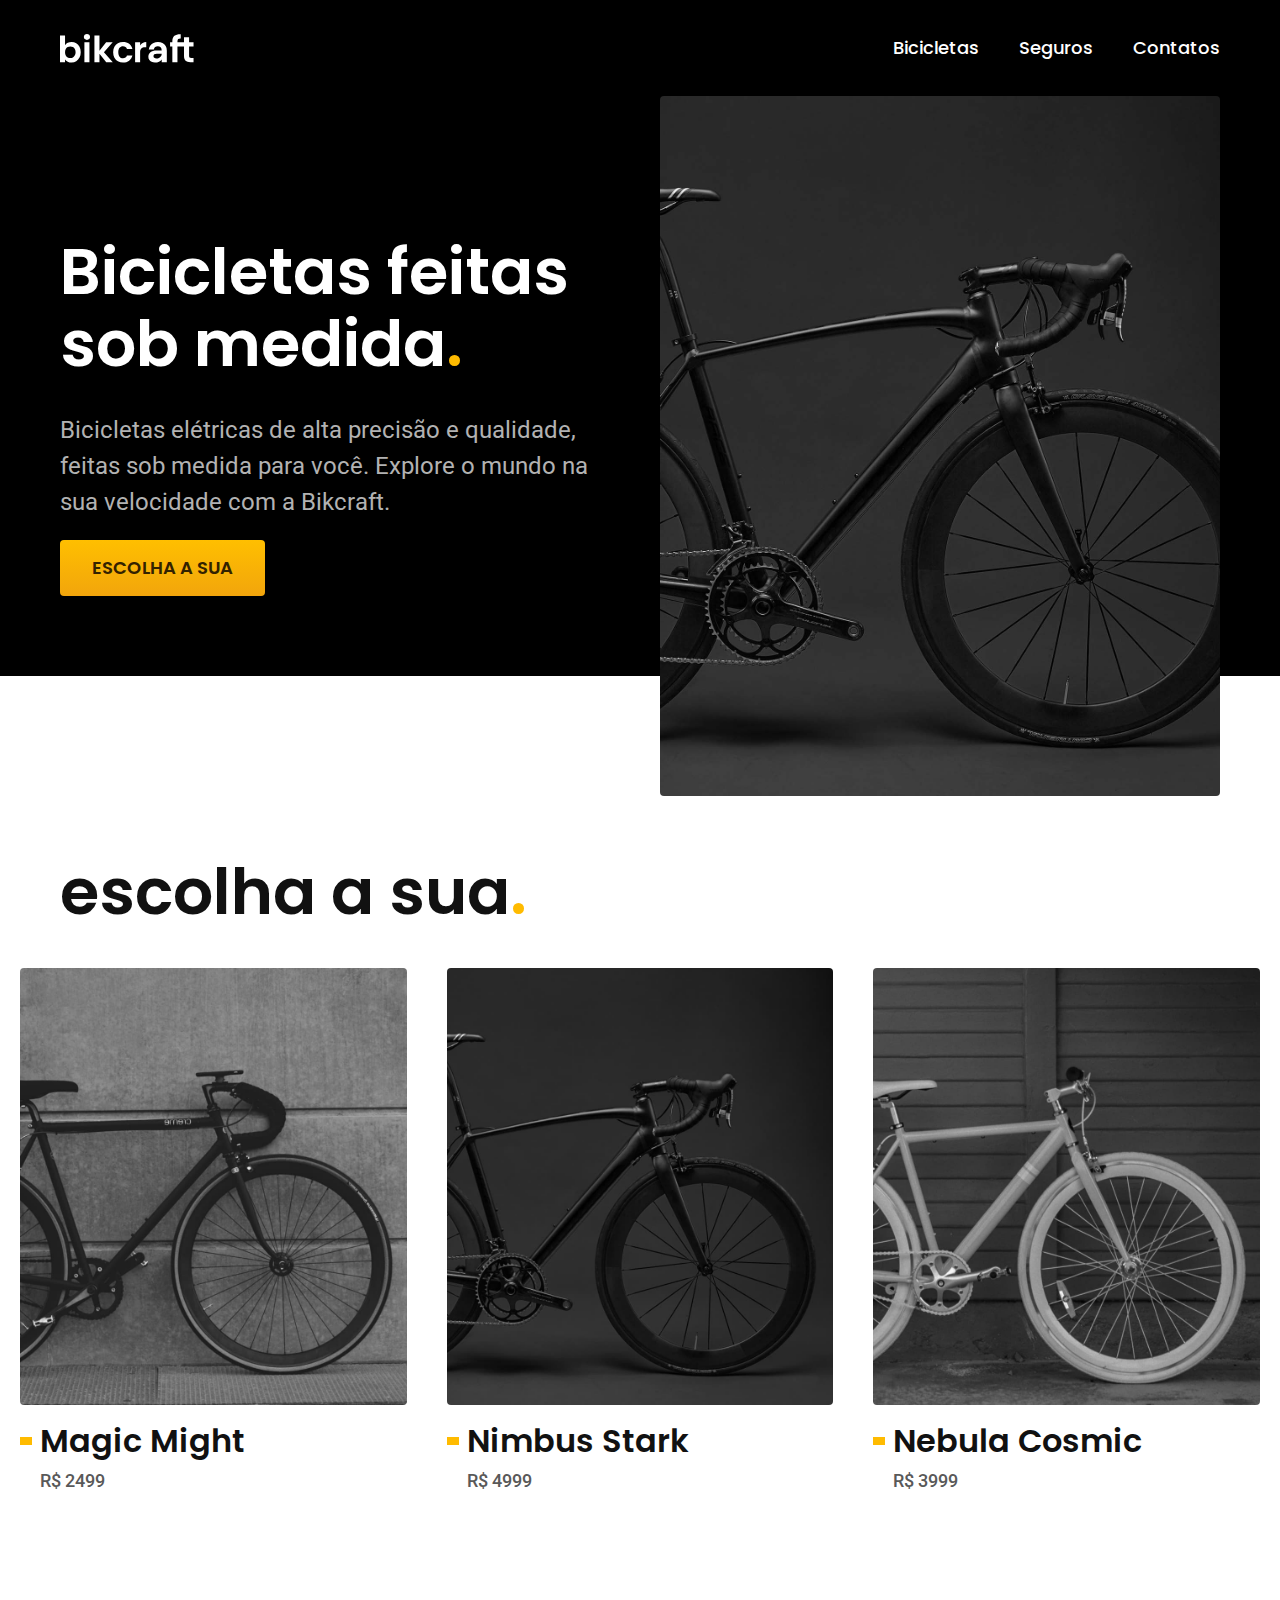
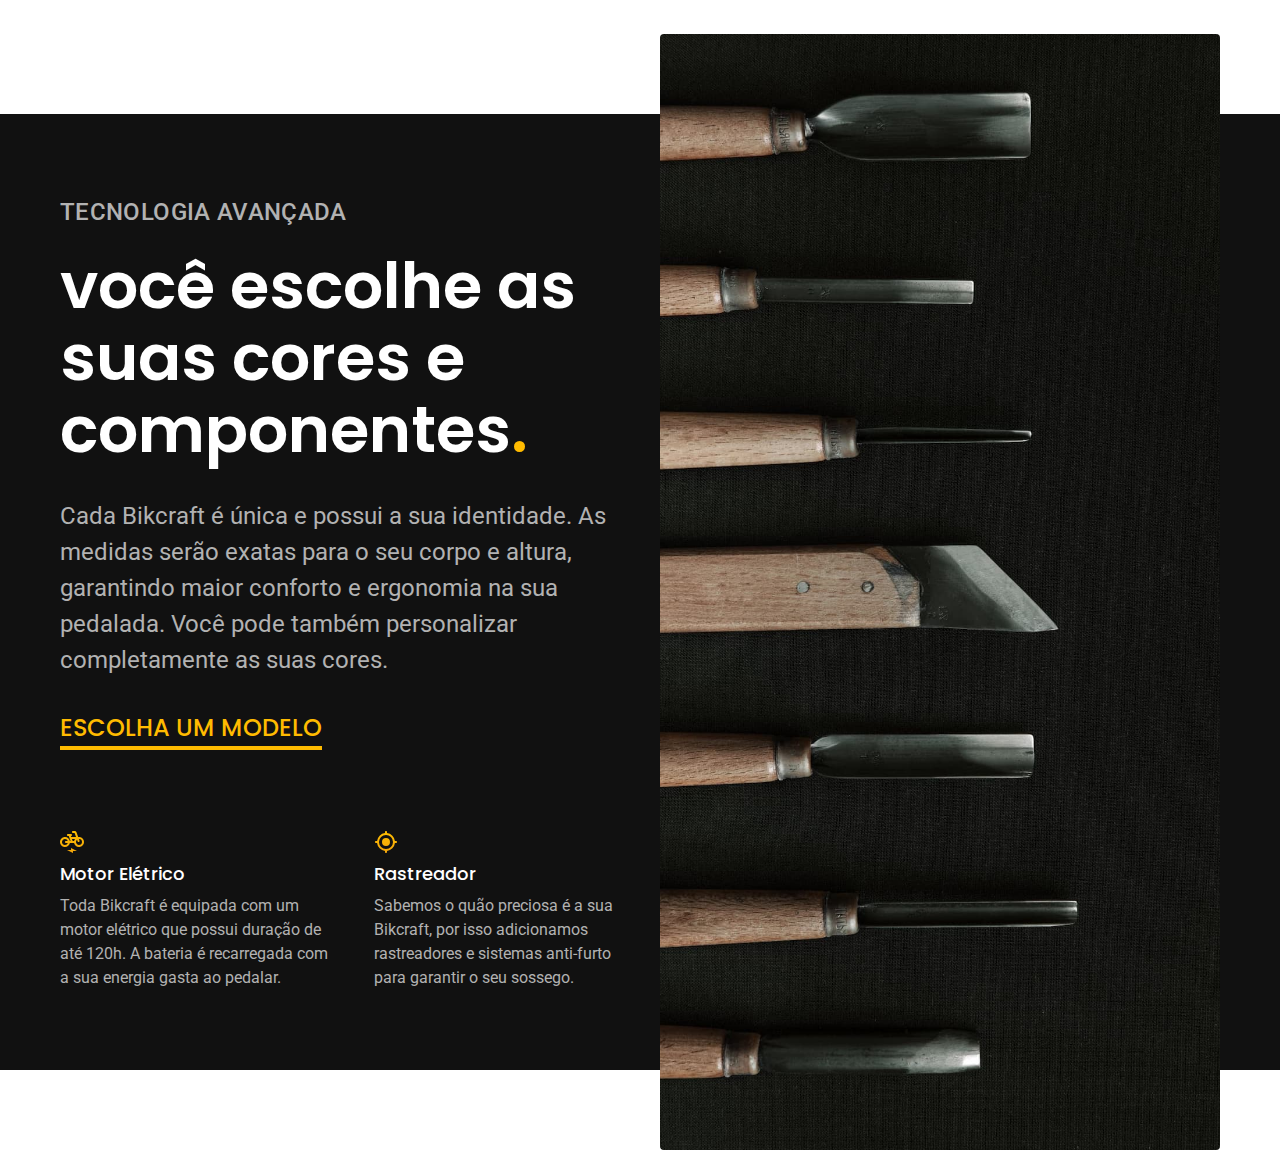
==== index.html @ 604aa8c0 "tecnologias" ====
<!DOCTYPE html>
<html lang="pt-BR">
  <head>
    <meta charset="UTF-8" />
    <meta http-equiv="X-UA-Compatible" content="IE=edge" />
    <meta name="viewport" content="width=device-width, initial-scale=1.0" />
    <title>Bikcraft - Bicicletas Elétricas</title>
    <meta
      name="description"
      content="Bicicletas elétricas de alta precisão e qualidade,  feitas sob medida para o cliente. Explore o mundo na sua velocidade com a Bikcraft."
    />
    <link rel="icon" href="favicon.svg" type="image/svg+xml" />

    <link href="./css/style.css" rel="preload" as="style" />
    <link href="./css/style.css" rel="stylesheet" />

    <link rel="preconnect" href="https://fonts.googleapis.com" />
    <link rel="preconnect" href="https://fonts.gstatic.com" crossorigin />
    <link
      href="https://fonts.googleapis.com/css2?family=Merriweather:ital,wght@1,900&family=Poppins:wght@500;600&family=Roboto:wght@400;500&display=swap"
      rel="stylesheet"
    />
  </head>
  <body>
    <header class="header-bg">
      <div class="header container">
        <a href="./"
          ><img src="./img/bikcraft.svg" alt="Bikcraft" width="136" height="32"
        /></a>
        <nav aria-label="primaria">
          <ul class="header-menu font-1-m cor-0">
            <li><a href="./bicicletas.html">Bicicletas</a></li>
            <li><a href="./seguros.html">Seguros</a></li>
            <li><a href="./contatos.html">Contatos</a></li>
          </ul>
        </nav>
      </div>
    </header>

    <main class="introducao-bg">
      <div class="introducao container">
        <div class="introducao-conteudo">
          <h1 class="font-1-xxl cor-0">
            Bicicletas feitas sob medida<span class="cor-p1">.</span>
          </h1>
          <p class="font-2-l cor-5">
            Bicicletas elétricas de alta precisão e qualidade, feitas sob medida
            para você. Explore o mundo na sua velocidade com a Bikcraft.
          </p>
          <a class="botao" href="./bicicletas.html">Escolha a sua</a>
        </div>
        <div>
          <img
            src="./img/fotos/introducao.jpg"
            alt="Bicicleta elétrica preta."
          />
        </div>
      </div>
    </main>

    <article class="bicicletas-lista">
      <h2 class="container font-1-xxl">
        escolha a sua<span class="cor-p1">.</span>
      </h2>

      <ul>
        <li>
          <a href="./bicicletas/magic.html">
            <img src="./img/bicicletas/magic-home.jpg" alt="Bicicleta preta" />
            <h3 class="font-1-xl">Magic Might</h3>
            <span class="font-2-m cor-8">R$ 2499</span>
          </a>
        </li>

        <li>
          <a href="./bicicletas/nimbus.html">
            <img src="./img/bicicletas/nimbus-home.jpg" alt="Bicicleta cinza" />
            <h3 class="font-1-xl">Nimbus Stark</h3>
            <span class="font-2-m cor-8">R$ 4999</span>
          </a>
        </li>

        <li>
          <a href="./bicicletas/nebula.html">
            <img
              src="./img/bicicletas/nebula-home.jpg"
              alt="Bicicleta branca"
            />
            <h3 class="font-1-xl">Nebula Cosmic</h3>
            <span class="font-2-m cor-8">R$ 3999</span>
          </a>
        </li>
      </ul>
    </article>

    <article class="tecnologia-bg">
      <div class="tecnologia container">
        <div class="tecnologia-conteudo">
          <span class="font-2-l-b cor-5">Tecnologia Avançada</span>
          <h2 class="font-1-xxl cor-0">
            você escolhe as suas cores e componentes<span class="cor-p1"
              >.</span
            >
          </h2>
          <p class="font-2-l cor-5">
            Cada Bikcraft é única e possui a sua identidade. As medidas serão
            exatas para o seu corpo e altura, garantindo maior conforto e
            ergonomia na sua pedalada. Você pode também personalizar
            completamente as suas cores.
          </p>
          <a class="link" href="./bicicletas.html">Escolha um modelo</a>
          <div class="tecnologia-vantagens">
            <div>
              <img src="./img/icones/eletrica.svg" alt="Icon Elétrica" />
              <h3 class="font-1-m cor-0">Motor Elétrico</h3>
              <p class="font-2-s cor-5">
                Toda Bikcraft é equipada com um motor elétrico que possui
                duração de até 120h. A bateria é recarregada com a sua energia
                gasta ao pedalar.
              </p>
            </div>
            <div>
              <img src="./img/icones/rastreador.svg" alt="Icon Rastreador" />
              <h3 class="font-1-m cor-0">Rastreador</h3>
              <p class="font-2-s cor-5">
                Sabemos o quão preciosa é a sua Bikcraft, por isso adicionamos
                rastreadores e sistemas anti-furto para garantir o seu sossego.
              </p>
            </div>
          </div>
        </div>
        <div class="tecnologia-imagem">
          <img src="img/fotos/tecnologia.jpg" alt="Instrumentos" />
        </div>
      </div>
    </article>
  </body>
</html>
---- css/style.css ----
@import "./global/global.css";
@import "./utilidades/tipografia.css";
@import "./utilidades/cores.css";

@import "./global/header.css";

/* Utilidade */
@import "./utilidades/componentes.css";

/* Home */
@import "./home/introducao.css";
@import "./home/tecnologia.css";

/* Bicicletas */
@import "./bicicletas/bicicletas-lista.css";
---- css/style.css ----
@import "./global/global.css";
@import "./utilidades/tipografia.css";
@import "./utilidades/cores.css";

@import "./global/header.css";

/* Utilidade */
@import "./utilidades/componentes.css";

/* Home */
@import "./home/introducao.css";
@import "./home/tecnologia.css";

/* Bicicletas */
@import "./bicicletas/bicicletas-lista.css";
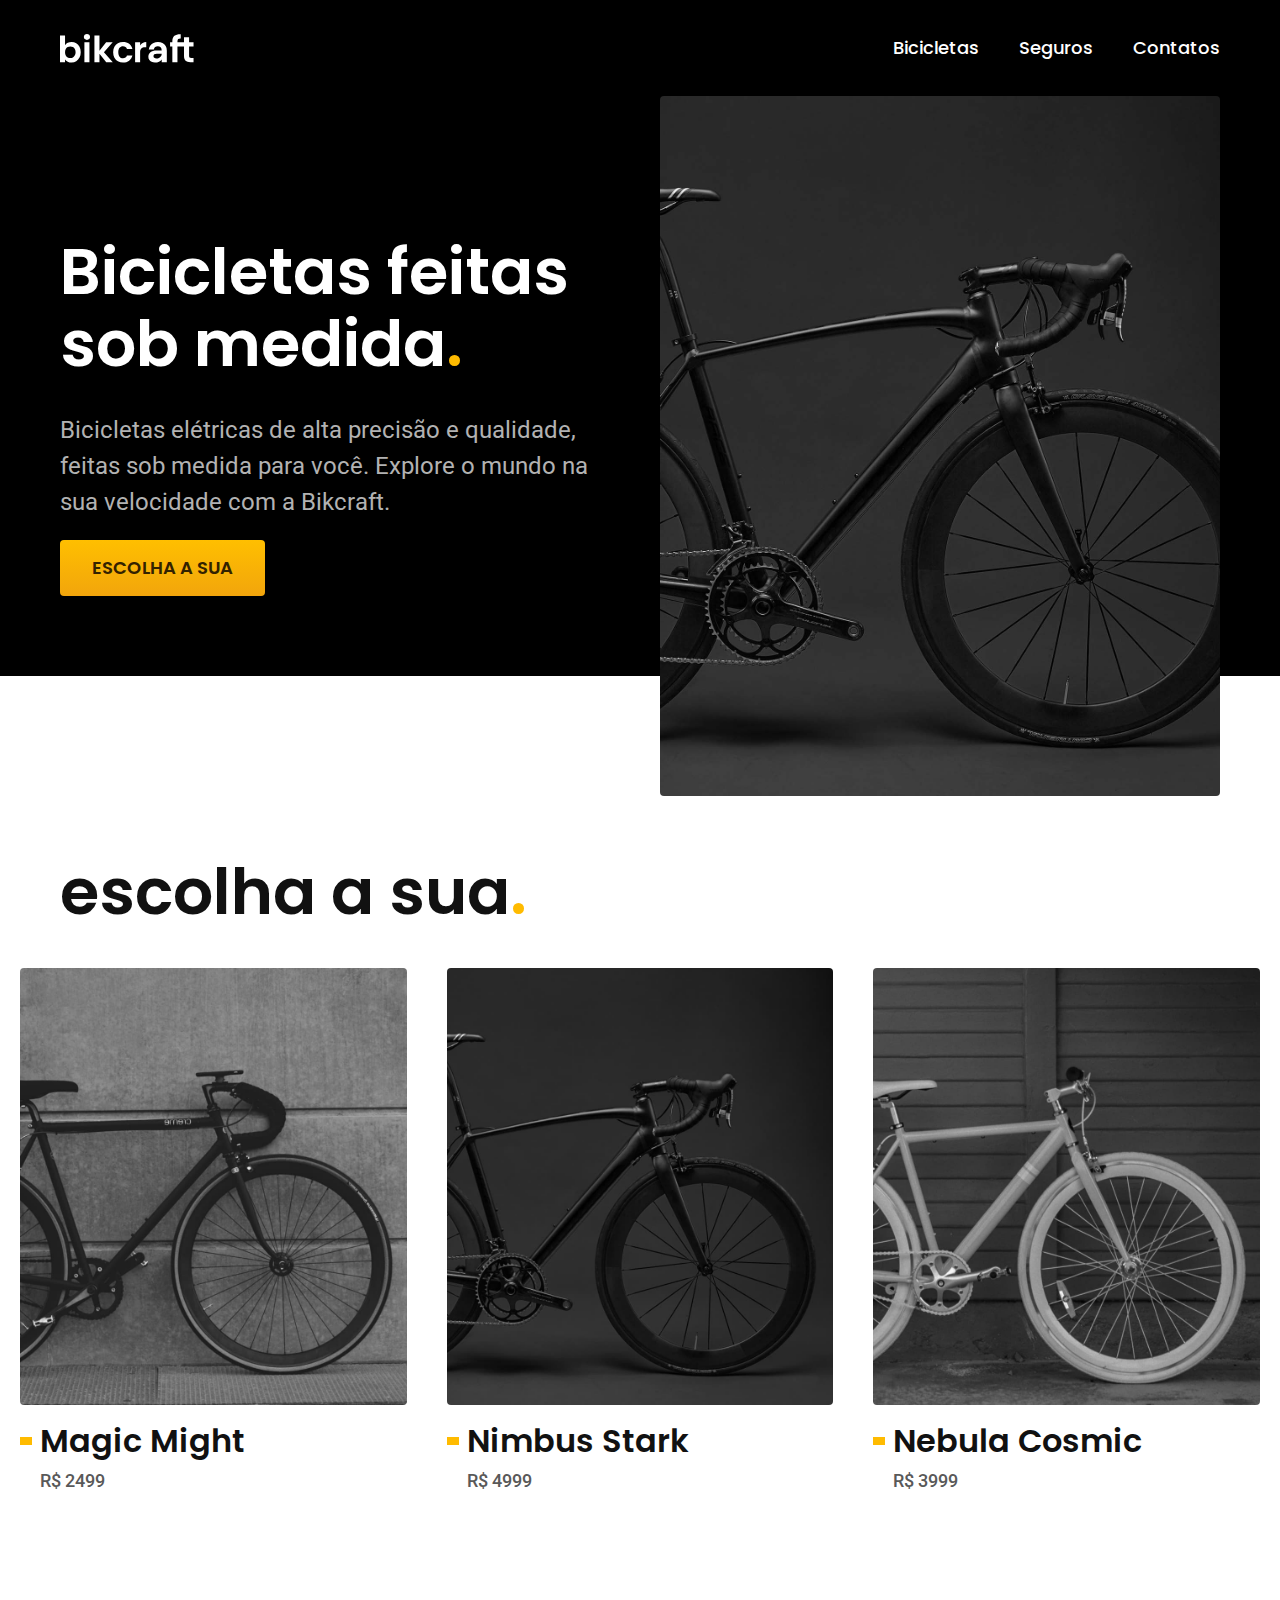
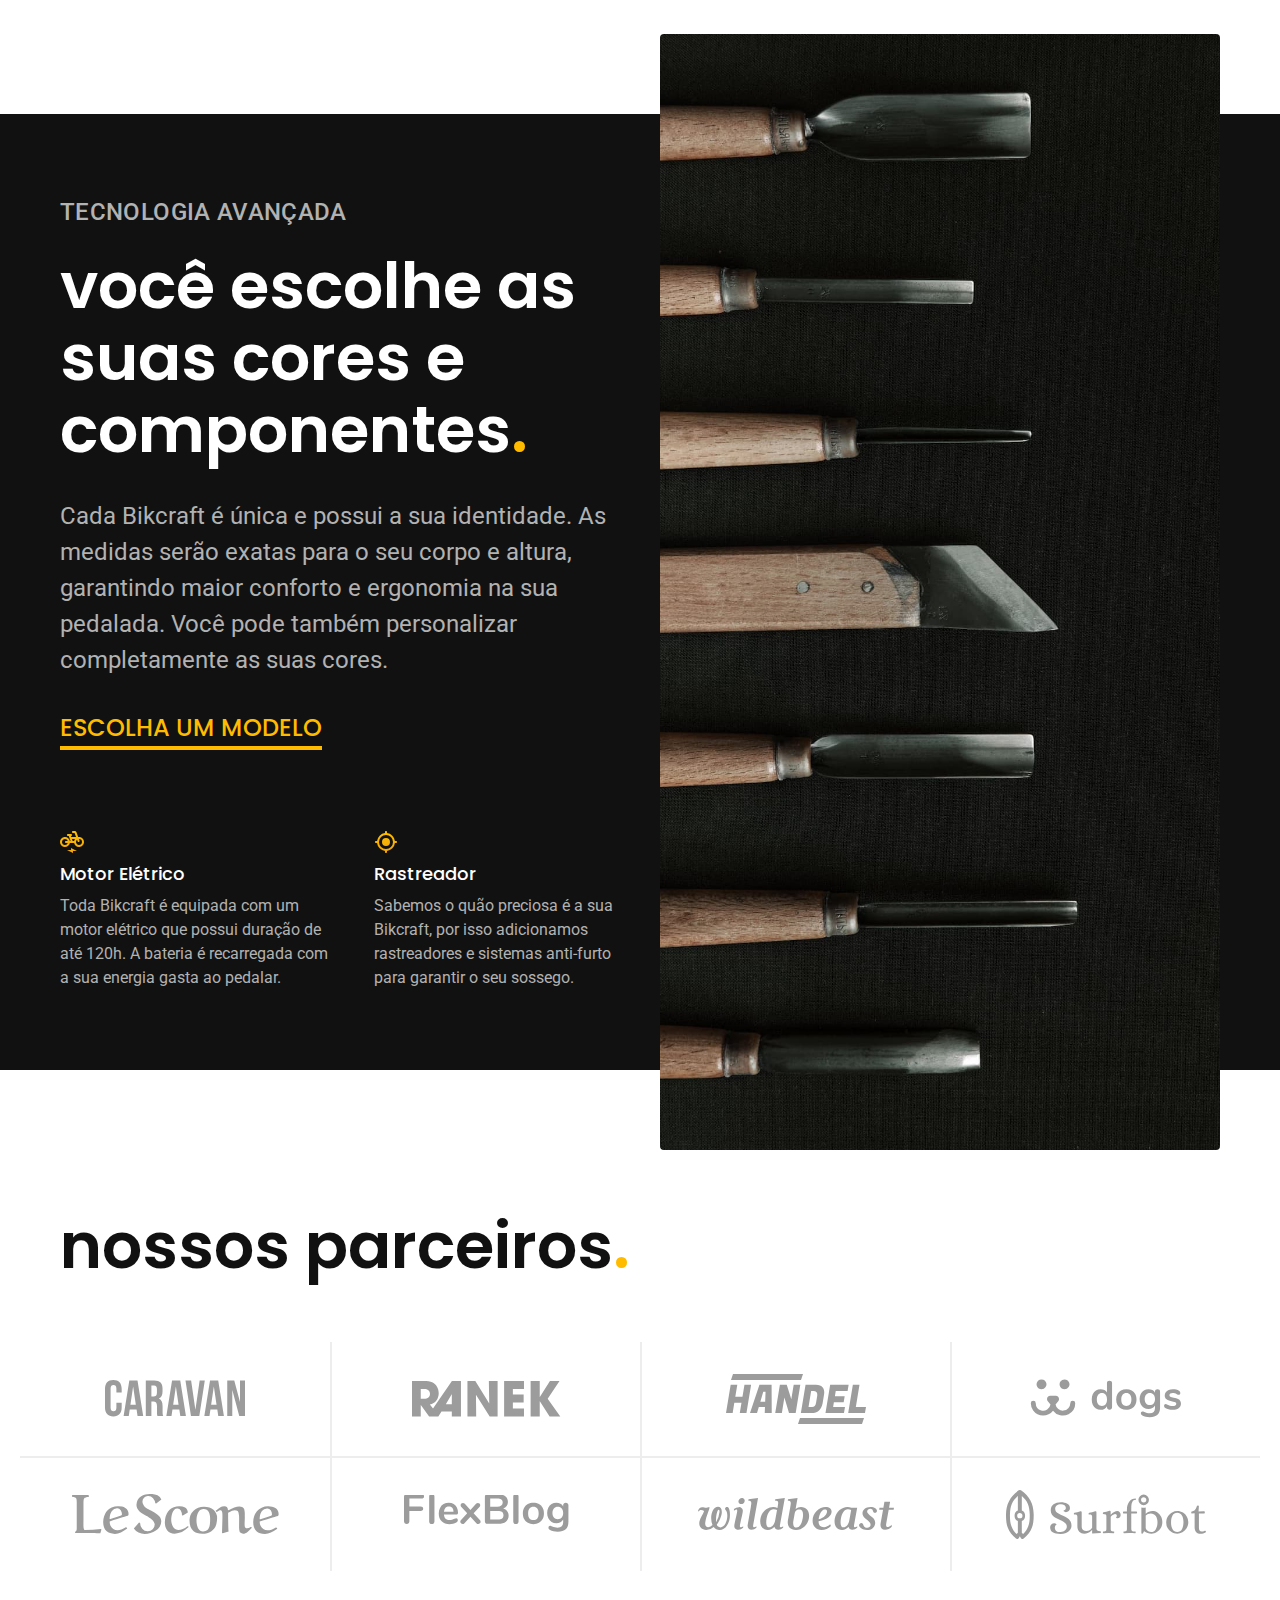
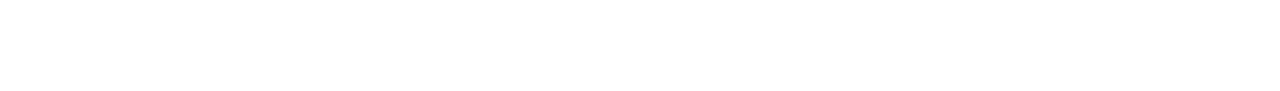
==== commit 3a92d3e9: "parceiros" ====
--- a/index.html
+++ b/index.html
@@ -134,5 +134,79 @@
         </div>
       </div>
     </article>
+
+    <section class="parceiros" aria-label="Nossos Parceiros">
+      <h2 class="container font-1-xxl">
+        nossos parceiros<span class="cor-p1">.</span>
+      </h2>
+      <ul>
+        <li>
+          <img
+            src="./img/parceiros/caravan.svg"
+            alt="Caravan"
+            width="140"
+            height="38"
+          />
+        </li>
+        <li>
+          <img
+            src="./img/parceiros/ranek.svg"
+            alt="Ranek"
+            width="149"
+            height="36"
+          />
+        </li>
+        <li>
+          <img
+            src="./img/parceiros/handel.svg"
+            alt="Handel"
+            width="140"
+            height="50"
+          />
+        </li>
+        <li>
+          <img
+            src="./img/parceiros/dogs.svg"
+            alt="Dogs"
+            width="152"
+            height="39"
+          />
+        </li>
+        <li>
+          <img
+            src="./img/parceiros/lescone.svg"
+            alt="LeScone"
+            width="208"
+            height="41"
+          />
+        </li>
+        <li>
+          <img
+            src="./img/parceiros/flexblog.svg"
+            alt="FlexBlog"
+            width="165"
+            height="38"
+          />
+        </li>
+        <li>
+          <img
+            src="./img/parceiros/wildbeast.svg"
+            alt="Wildbeast"
+            width="196"
+            height="34"
+          />
+        </li>
+        <li>
+          <img
+            src="./img/parceiros/surfbot.svg"
+            alt="Surfbot"
+            width="200"
+            height="49"
+          />
+        </li>
+      </ul>
+    </section>
+
+    
   </body>
 </html>
--- a/css/style.css
+++ b/css/style.css
@@ -10,6 +10,7 @@
 /* Home */
 @import "./home/introducao.css";
 @import "./home/tecnologia.css";
+@import "./home/parceiros.css";
 
 /* Bicicletas */
 @import "./bicicletas/bicicletas-lista.css";
--- a/css/style.css
+++ b/css/style.css
@@ -10,6 +10,7 @@
 /* Home */
 @import "./home/introducao.css";
 @import "./home/tecnologia.css";
+@import "./home/parceiros.css";
 
 /* Bicicletas */
 @import "./bicicletas/bicicletas-lista.css";
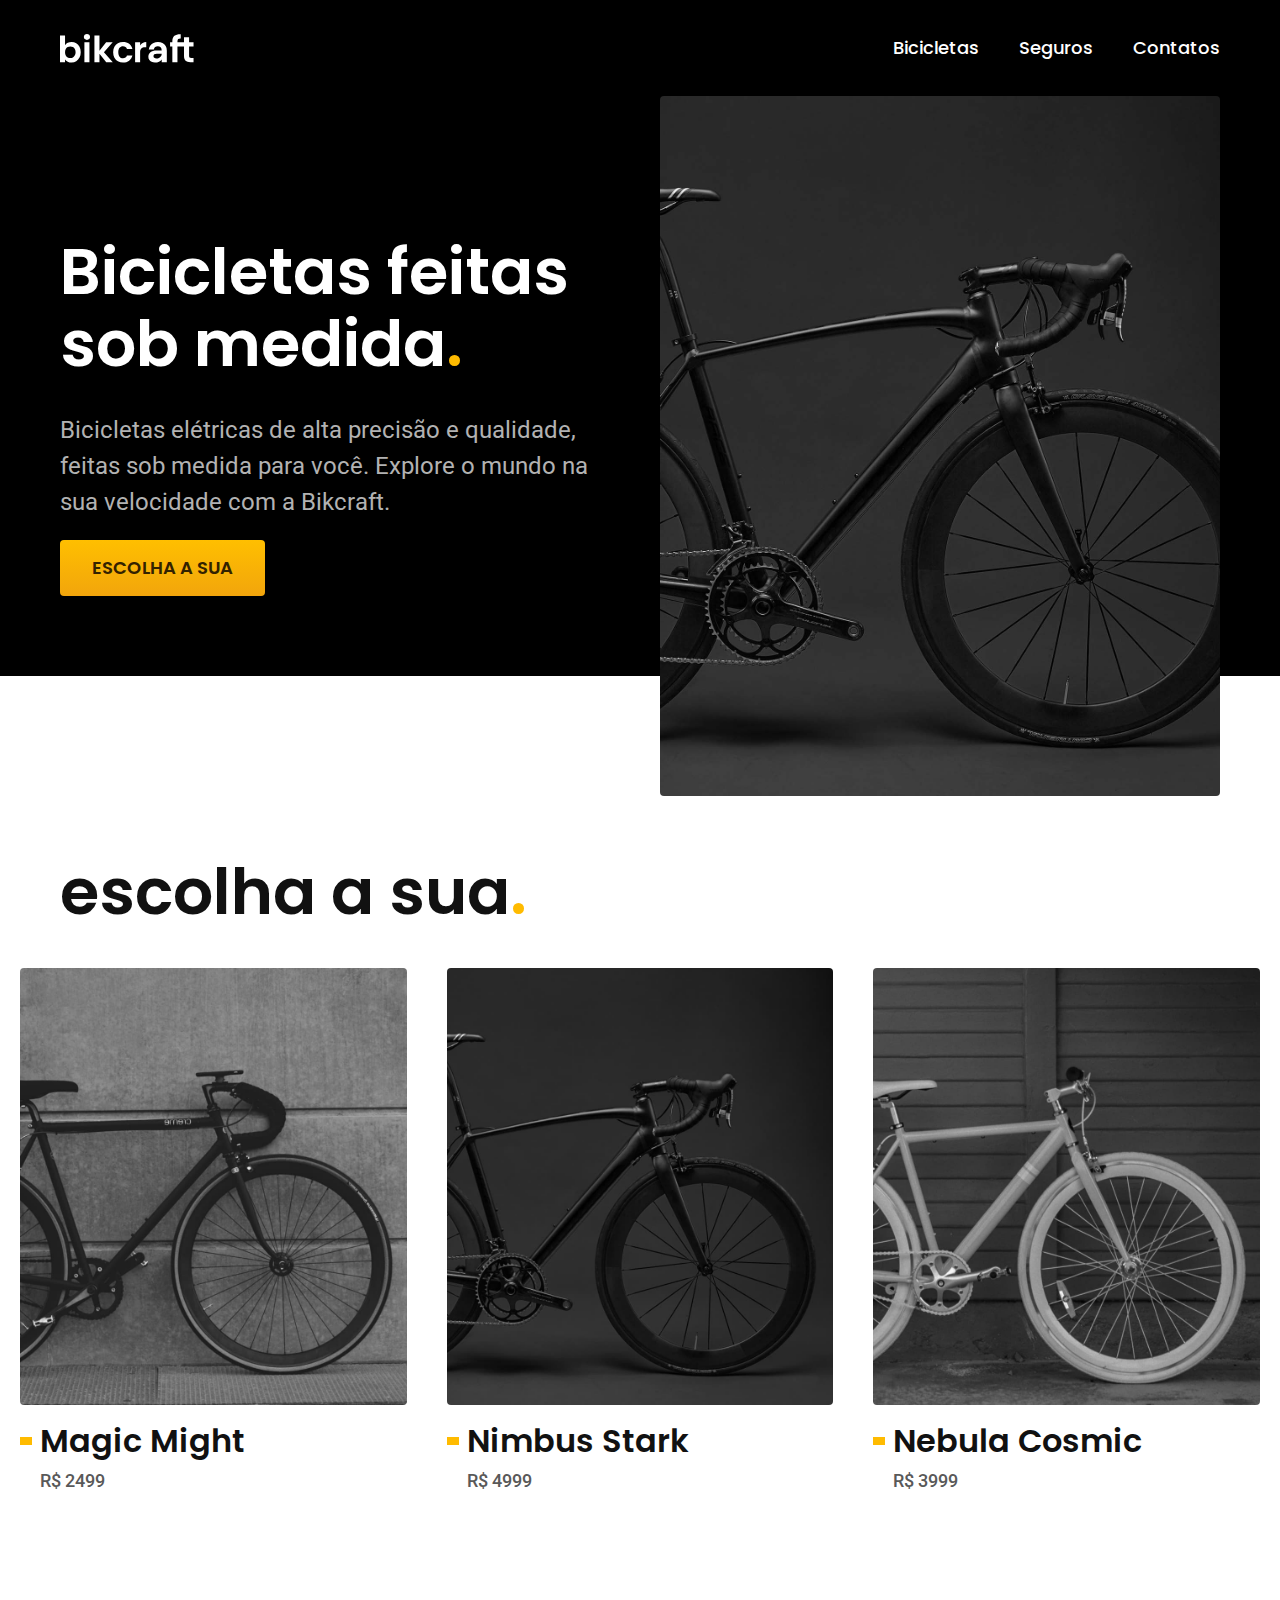
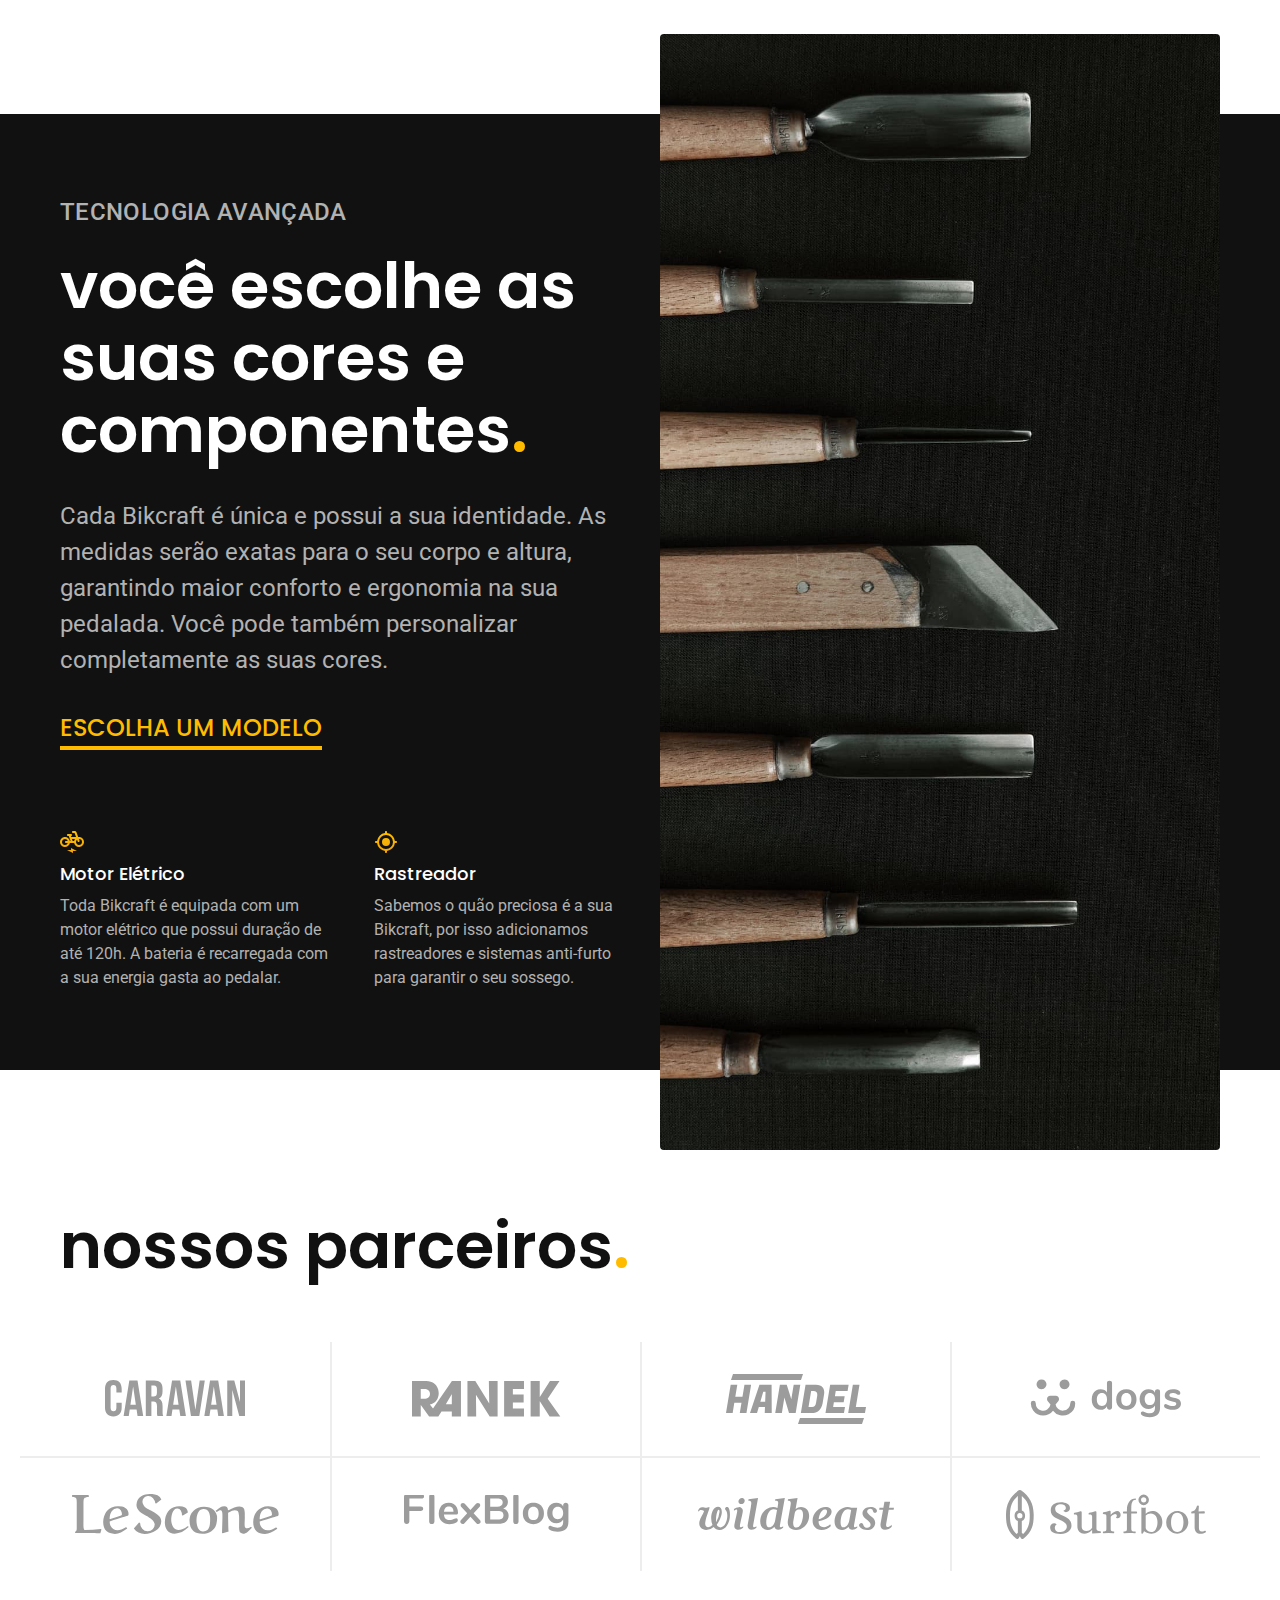
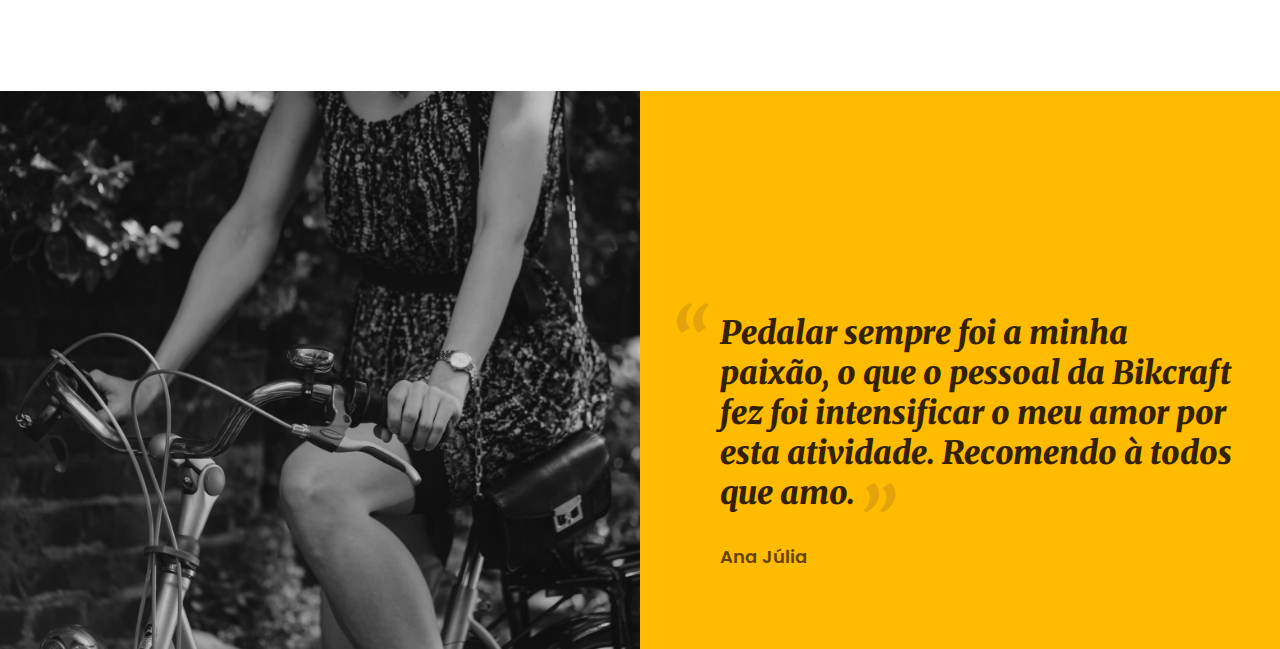
==== commit 1d8c0db5: "depoimento" ====
--- a/index.html
+++ b/index.html
@@ -207,6 +207,23 @@
       </ul>
     </section>
 
-    
+    <section class="depoimento" aria-label="Depoimento">
+      <div>
+        <img
+          src="./img/fotos/depoimento.jpg"
+          alt="Pessoa pedalando uma bicileta Bikcraft"
+        />
+      </div>
+      <div class="depoimento-conteudo">
+        <blockquote class="font-1-xl cor-p5">
+          <p>
+            Pedalar sempre foi a minha paixão, o que o pessoal da Bikcraft fez
+            foi intensificar o meu amor por esta atividade. Recomendo à todos
+            que amo.
+          </p>
+        </blockquote>
+        <span class="font-1-m-b cor-p4">Ana Júlia</span>
+      </div>
+    </section>
   </body>
 </html>
--- a/css/style.css
+++ b/css/style.css
@@ -11,6 +11,7 @@
 @import "./home/introducao.css";
 @import "./home/tecnologia.css";
 @import "./home/parceiros.css";
+@import "./home/depoimento.css";
 
 /* Bicicletas */
 @import "./bicicletas/bicicletas-lista.css";
--- a/css/style.css
+++ b/css/style.css
@@ -11,6 +11,7 @@
 @import "./home/introducao.css";
 @import "./home/tecnologia.css";
 @import "./home/parceiros.css";
+@import "./home/depoimento.css";
 
 /* Bicicletas */
 @import "./bicicletas/bicicletas-lista.css";
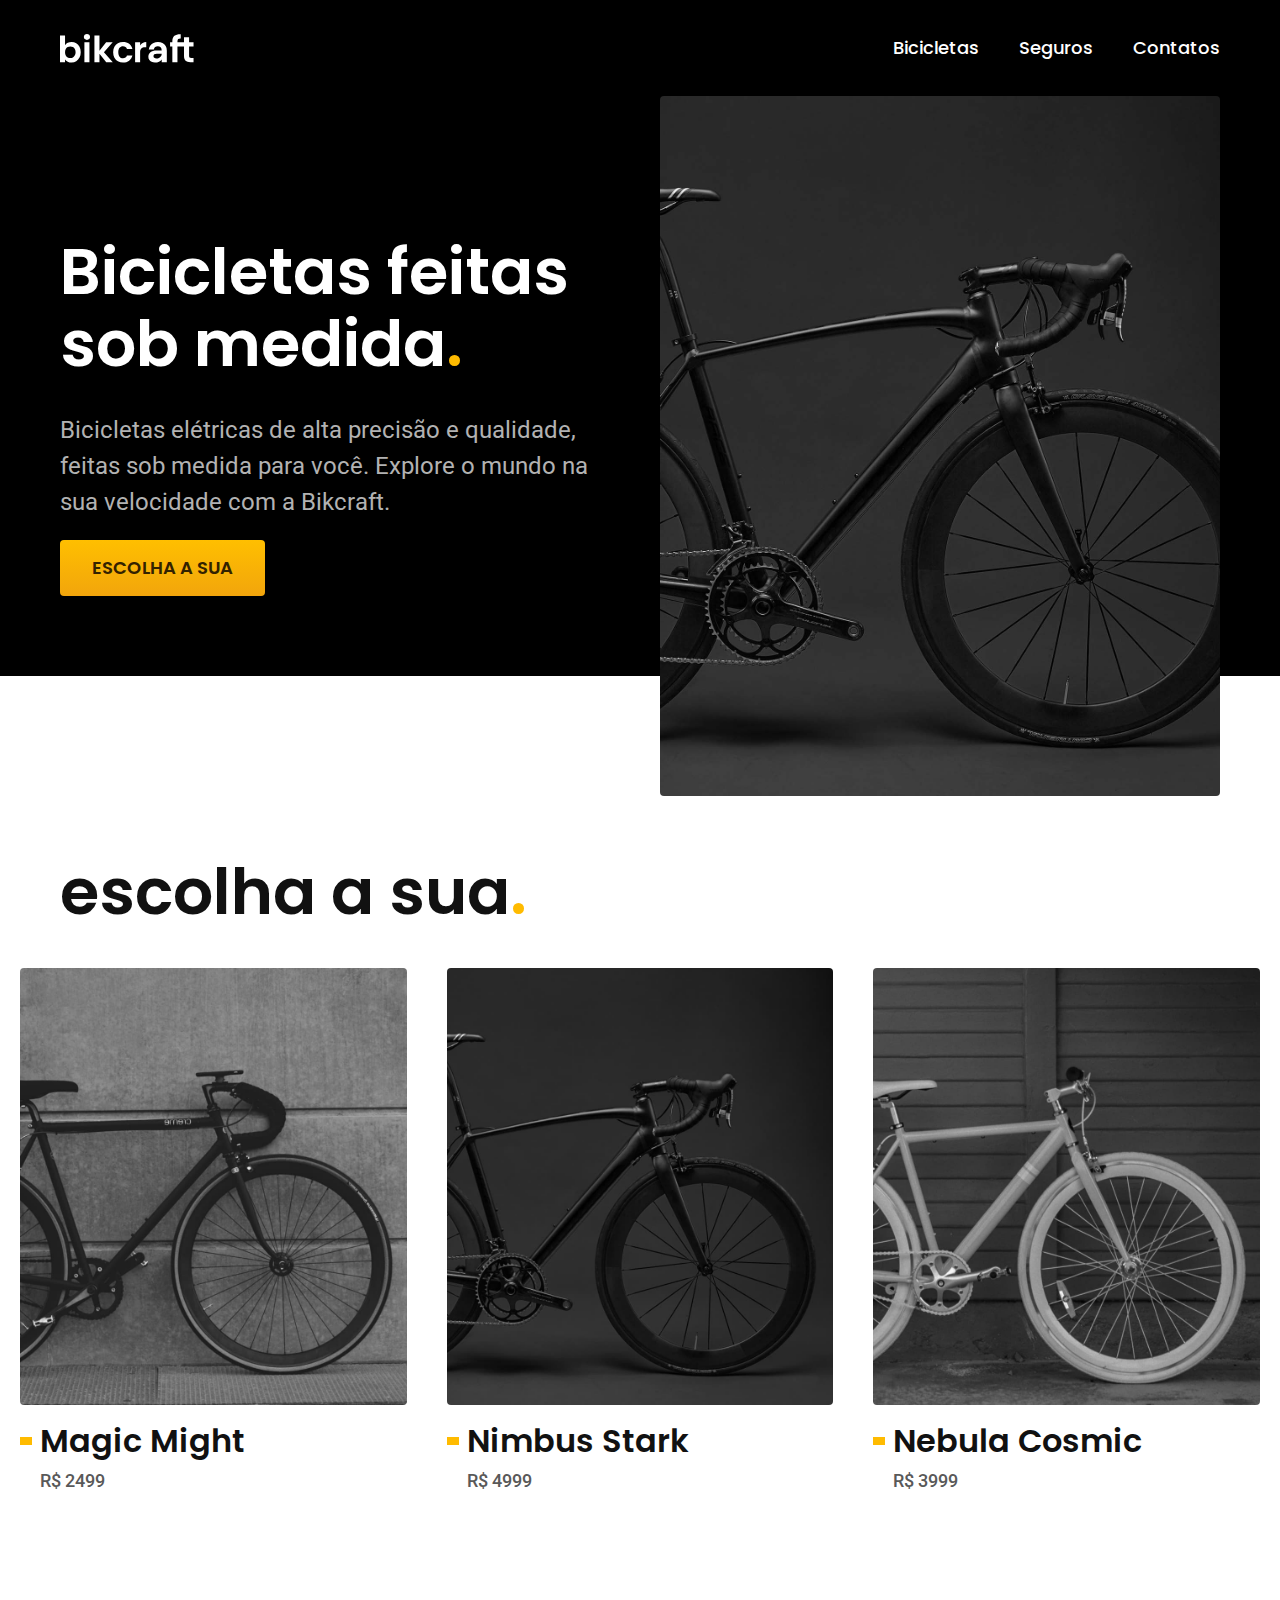
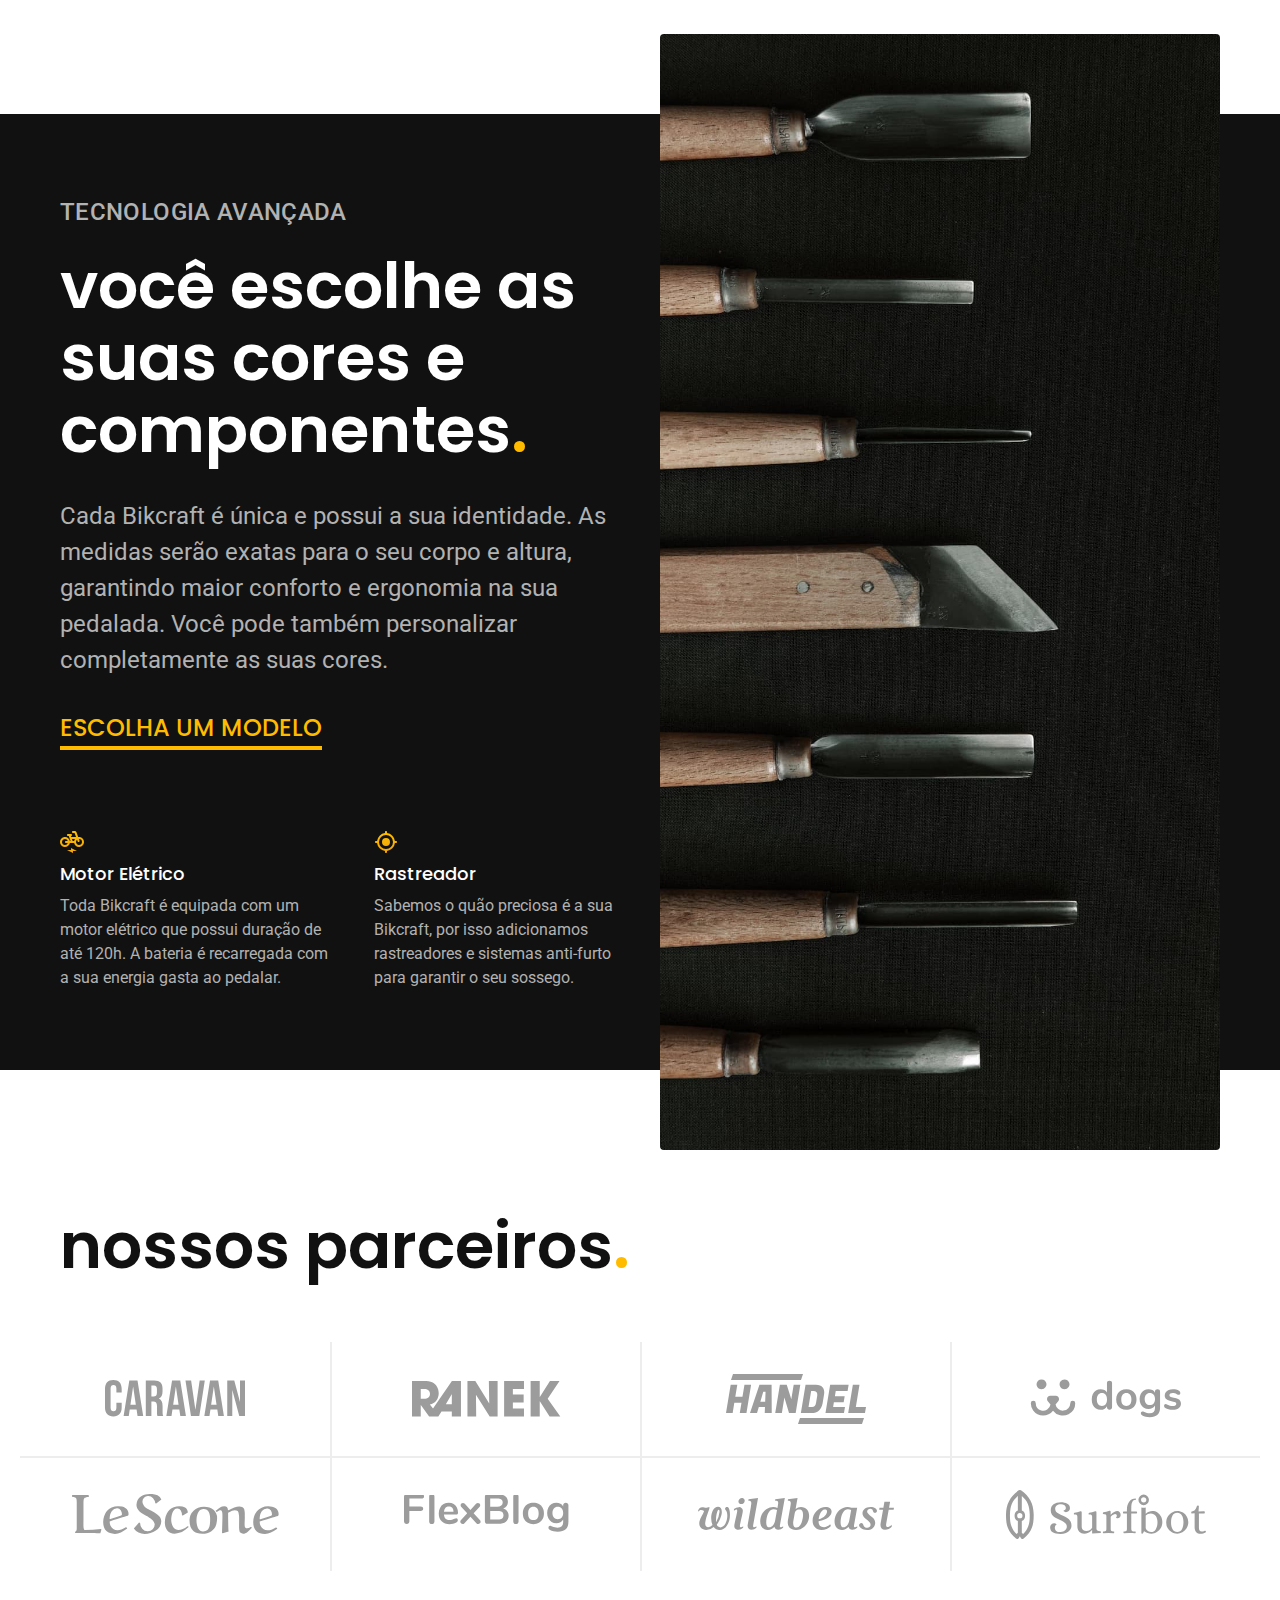
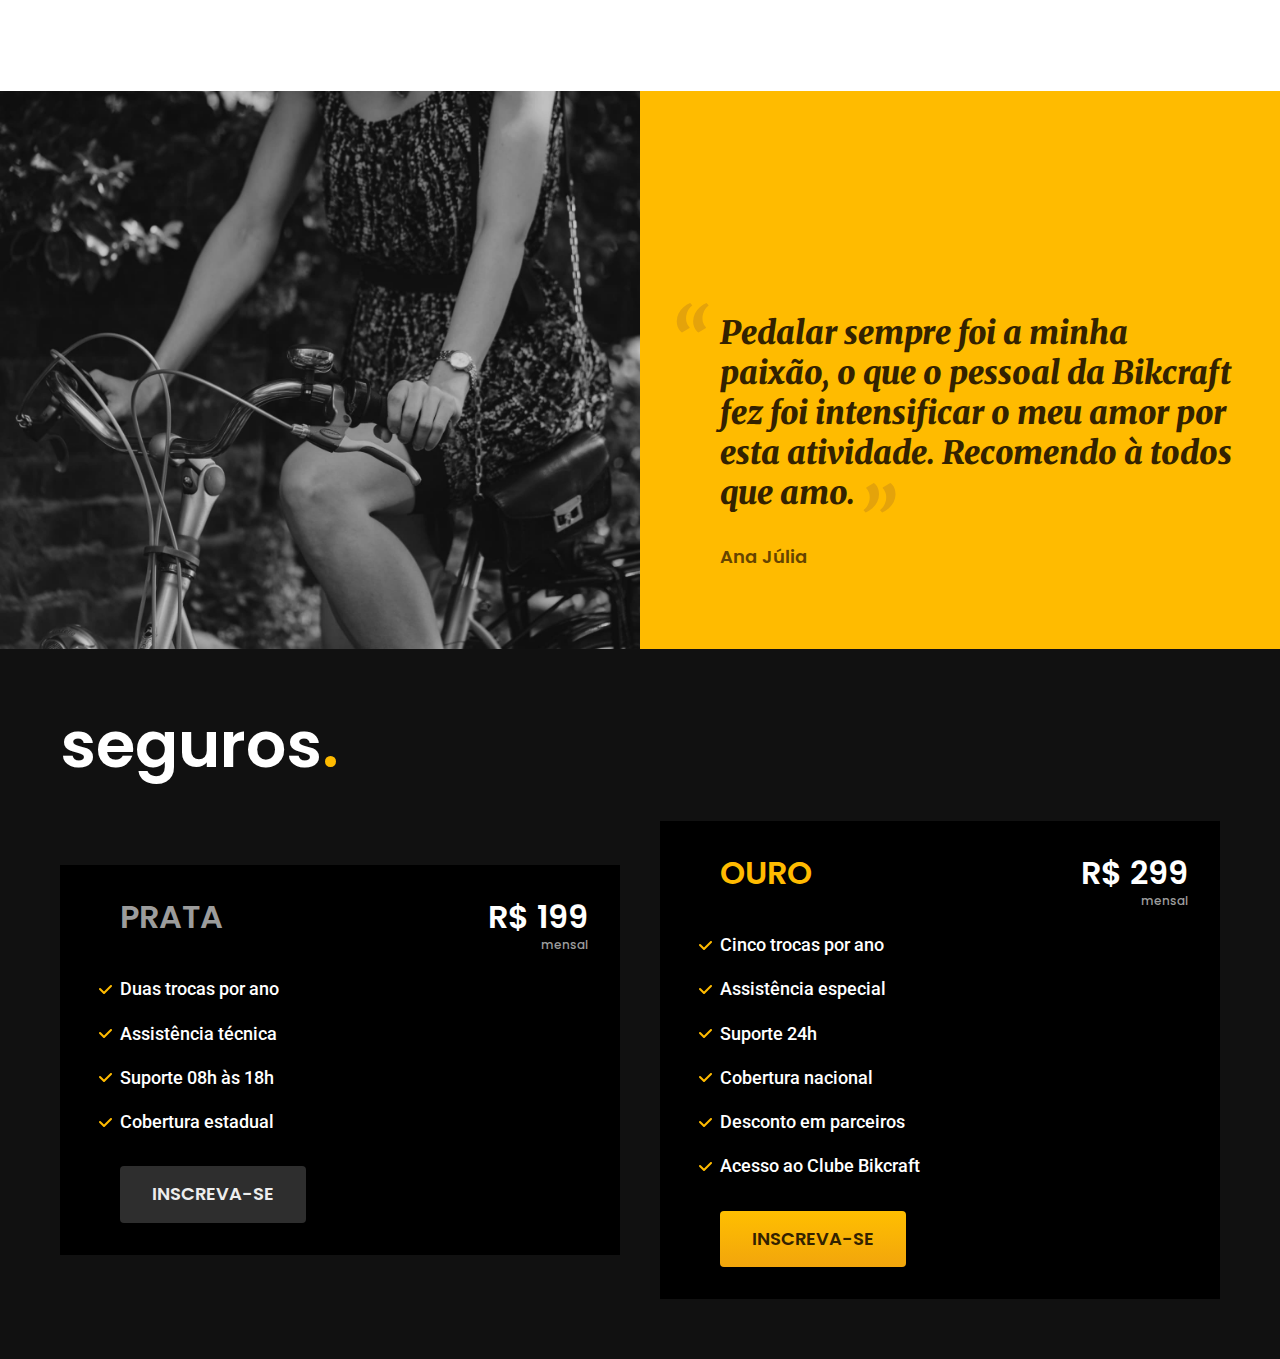
==== commit 9e4b9e5f: "seguros" ====
--- a/index.html
+++ b/index.html
@@ -225,5 +225,45 @@
         <span class="font-1-m-b cor-p4">Ana Júlia</span>
       </div>
     </section>
+
+    <article class="seguros-bg">
+      <div class="seguros container">
+        <h2 class="font-1-xxl cor-0">seguros<span class="cor-p1">.</span></h2>
+        <div class="seguros-item">
+          <h3 class="font-1-xl cor-6">PRATA</h3>
+          <span class="font-1-xl cor-0"
+            >R$ 199 <span class="font-1-xs cor-6">mensal</span></span
+          >
+          <ul class="font-2-m cor-0">
+            <li>Duas trocas por ano</li>
+            <li>Assistência técnica</li>
+            <li>Suporte 08h às 18h</li>
+            <li>Cobertura estadual</li>
+          </ul>
+          <a
+            class="botao secundario"
+            href="./orcamento.html?tipo=seguro&produto=prata"
+            >Inscreva-se</a
+          >
+        </div>
+        <div class="seguros-item">
+          <h3 class="font-1-xl cor-p1">OURO</h3>
+          <span class="font-1-xl cor-0"
+            >R$ 299 <span class="font-1-xs cor-6">mensal</span></span
+          >
+          <ul class="font-2-m cor-0">
+            <li>Cinco trocas por ano</li>
+            <li>Assistência especial</li>
+            <li>Suporte 24h</li>
+            <li>Cobertura nacional</li>
+            <li>Desconto em parceiros</li>
+            <li>Acesso ao Clube Bikcraft</li>
+          </ul>
+          <a class="botao" href="./orcamento.html?tipo=seguro&produto=ouro"
+            >Inscreva-se</a
+          >
+        </div>
+      </div>
+    </article>
   </body>
 </html>
--- a/css/style.css
+++ b/css/style.css
@@ -15,3 +15,6 @@
 
 /* Bicicletas */
 @import "./bicicletas/bicicletas-lista.css";
+
+/* Seguros */
+@import "./seguros/seguros.css";
--- a/css/style.css
+++ b/css/style.css
@@ -15,3 +15,6 @@
 
 /* Bicicletas */
 @import "./bicicletas/bicicletas-lista.css";
+
+/* Seguros */
+@import "./seguros/seguros.css";
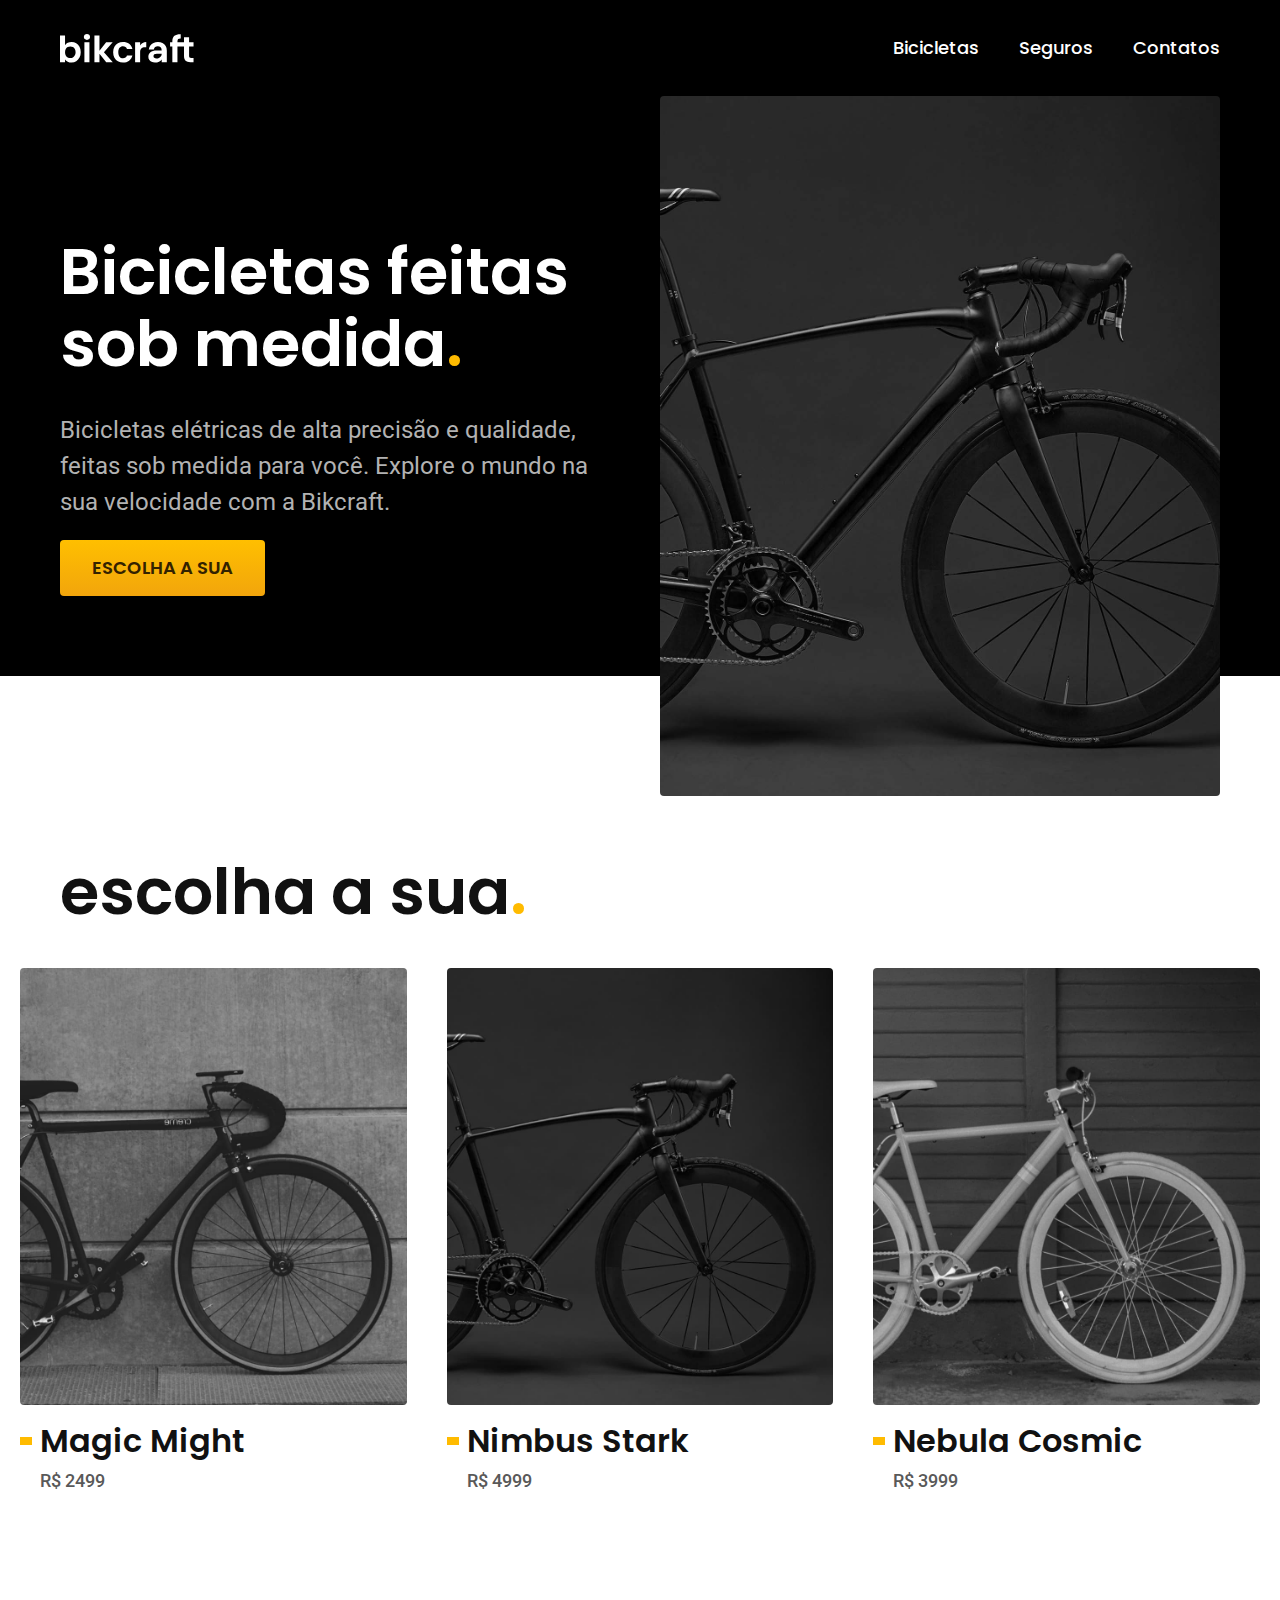
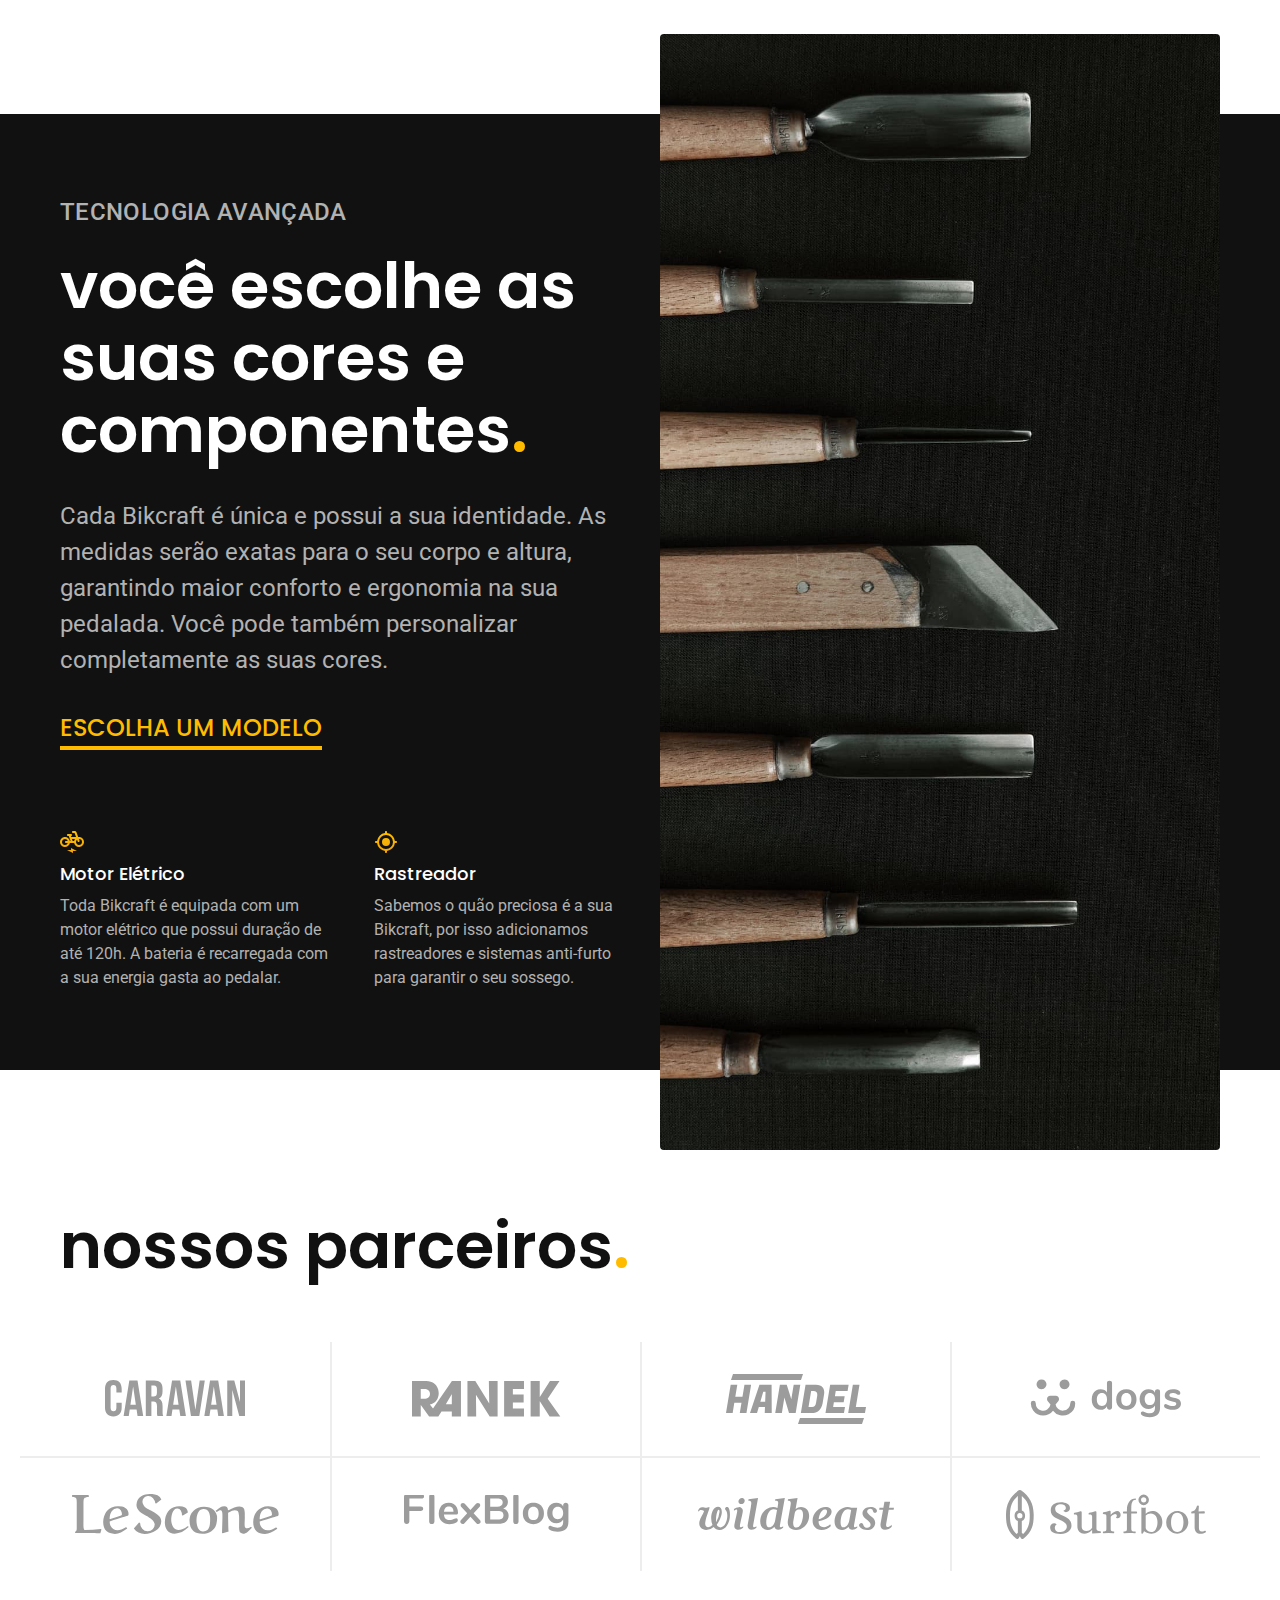
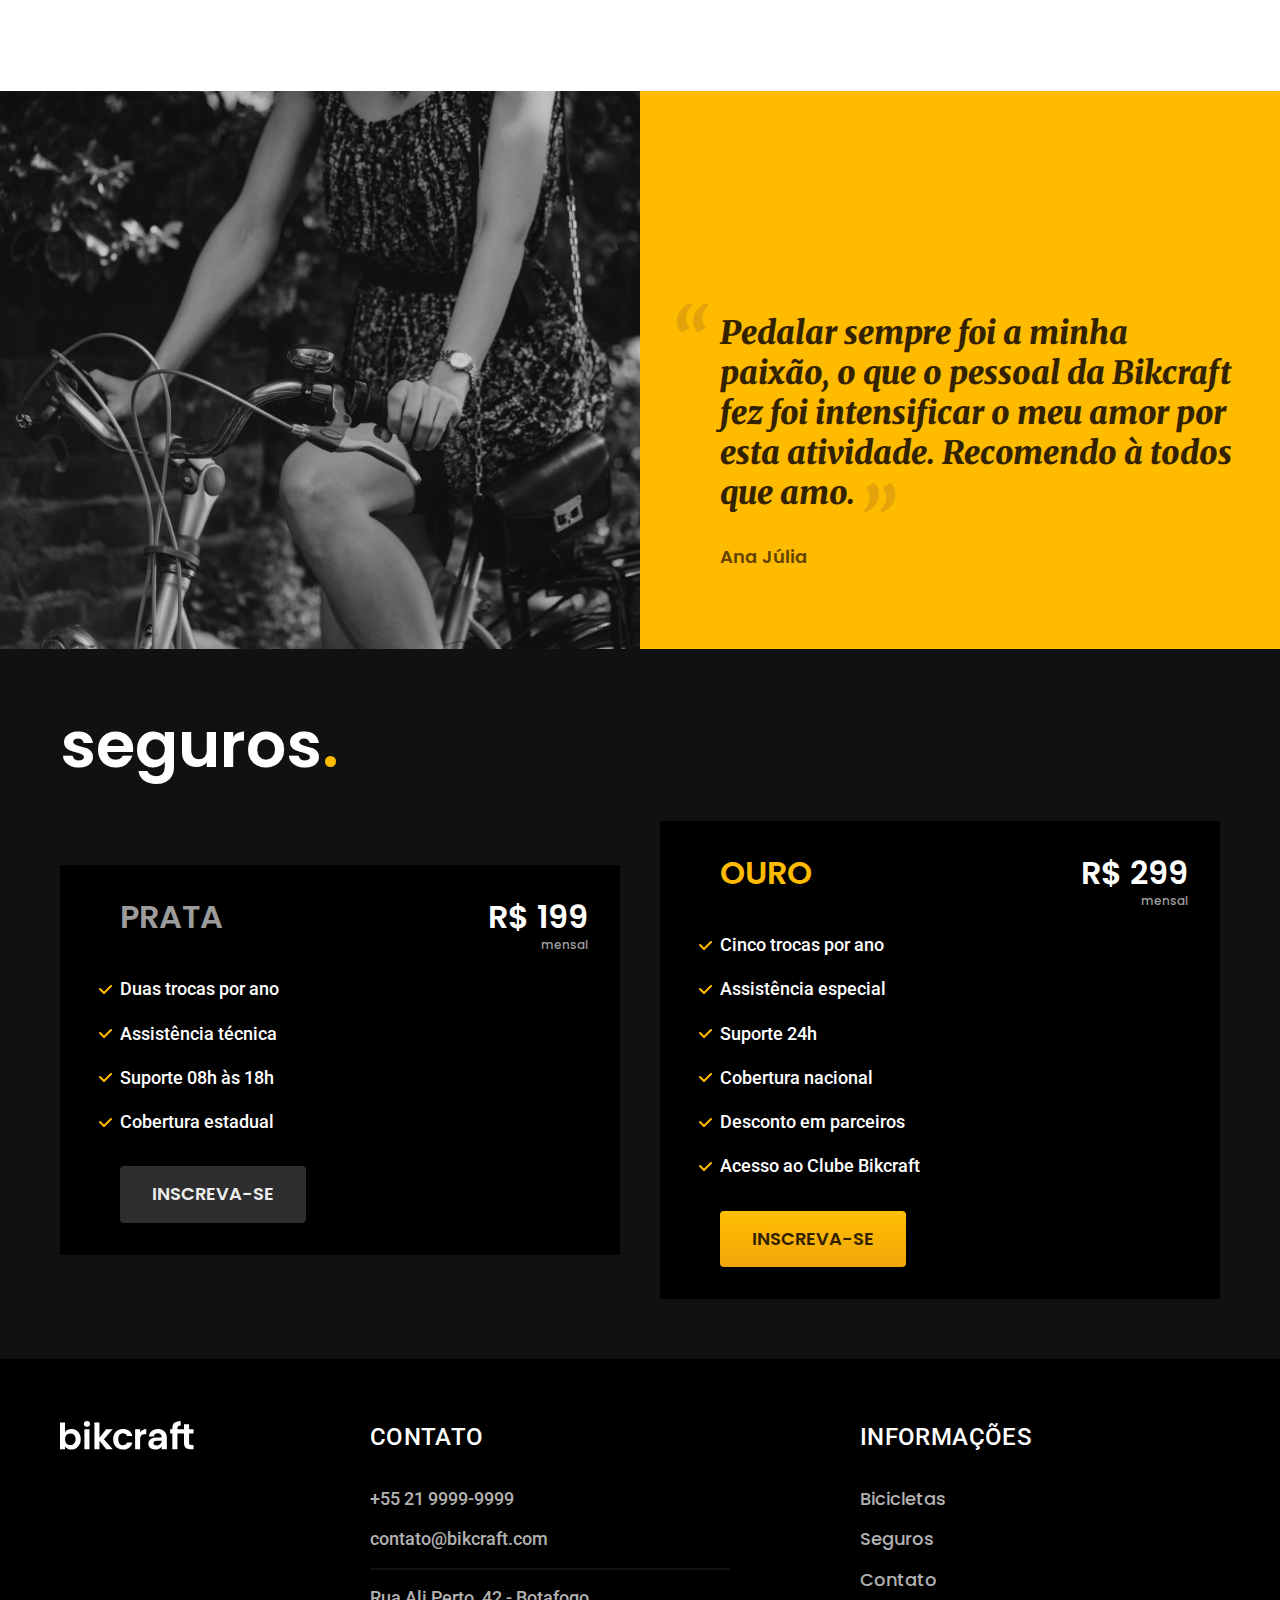
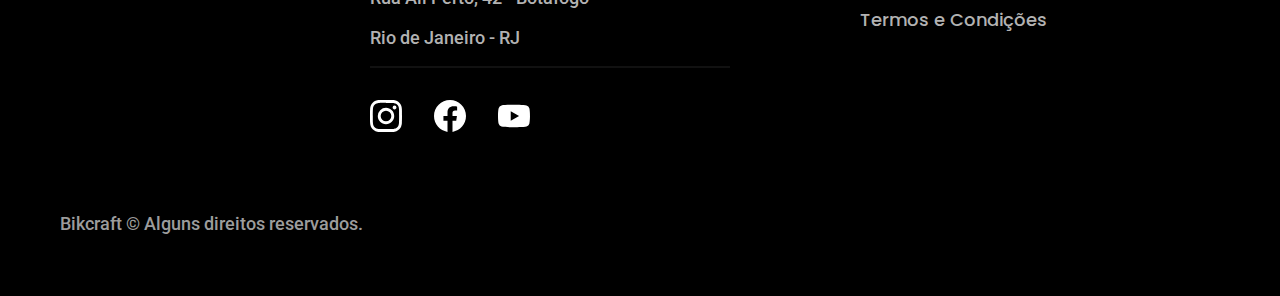
==== commit f06c65b0: "footer" ====
--- a/index.html
+++ b/index.html
@@ -265,5 +265,61 @@
         </div>
       </div>
     </article>
+
+    <footer class="footer-bg">
+      <div class="footer container">
+        <img src="./img/bikcraft.svg" alt="Bikcraft" width="136" height="32" />
+        <div class="footer-contato">
+          <h3 class="font-2-l-b cor-0">Contato</h3>
+          <ul class="font-2-m cor-5">
+            <li>
+              <a href="tel:+5521999999999">+55 21 9999-9999</a>
+            </li>
+            <li>
+              <a href="mailto:contato@bikcraft.com">contato@bikcraft.com</a>
+            </li>
+            <li>Rua Ali Perto, 42 - Botafogo</li>
+            <li>Rio de Janeiro - RJ</li>
+          </ul>
+          <div class="footer-redes">
+            <a href="./"
+              ><img
+                src="./img/redes/instagram.svg"
+                alt="Instagram"
+                width="32"
+                height="32"
+            /></a>
+            <a href="./"
+              ><img
+                src="./img/redes/facebook.svg"
+                alt="Facebook"
+                width="32"
+                height="32"
+            /></a>
+            <a href="./"
+              ><img
+                src="./img/redes/youtube.svg"
+                alt="Youtube"
+                width="32"
+                height="32"
+            /></a>
+          </div>
+        </div>
+        <div class="footer-informacoes">
+          <h3 class="font-2-l-b cor-0">Informações</h3>
+          <nav>
+            <ul class="font-1-m cor-5">
+              <li><a href="./bicicletas.html">Bicicletas</a></li>
+              <li><a href="./seguros.html">Seguros</a></li>
+              <li><a href="./contato.html">Contato</a></li>
+              <li><a href="./termos.html">Termos e Condições</a></li>
+            </ul>
+          </nav>
+        </div>
+        <p class="font-2-m cor-6 footer-copy">
+          Bikcraft © Alguns direitos reservados.
+        </p>
+      </div>
+    </footer>
   </body>
 </html>
--- a/css/style.css
+++ b/css/style.css
@@ -1,11 +1,12 @@
+/* Utilidade */
 @import "./global/global.css";
+@import "./utilidades/componentes.css";
 @import "./utilidades/tipografia.css";
 @import "./utilidades/cores.css";
 
+/* Header e Footer*/
 @import "./global/header.css";
-
-/* Utilidade */
-@import "./utilidades/componentes.css";
+@import "./global/footer.css";
 
 /* Home */
 @import "./home/introducao.css";
--- a/css/style.css
+++ b/css/style.css
@@ -1,11 +1,12 @@
+/* Utilidade */
 @import "./global/global.css";
+@import "./utilidades/componentes.css";
 @import "./utilidades/tipografia.css";
 @import "./utilidades/cores.css";
 
+/* Header e Footer*/
 @import "./global/header.css";
-
-/* Utilidade */
-@import "./utilidades/componentes.css";
+@import "./global/footer.css";
 
 /* Home */
 @import "./home/introducao.css";
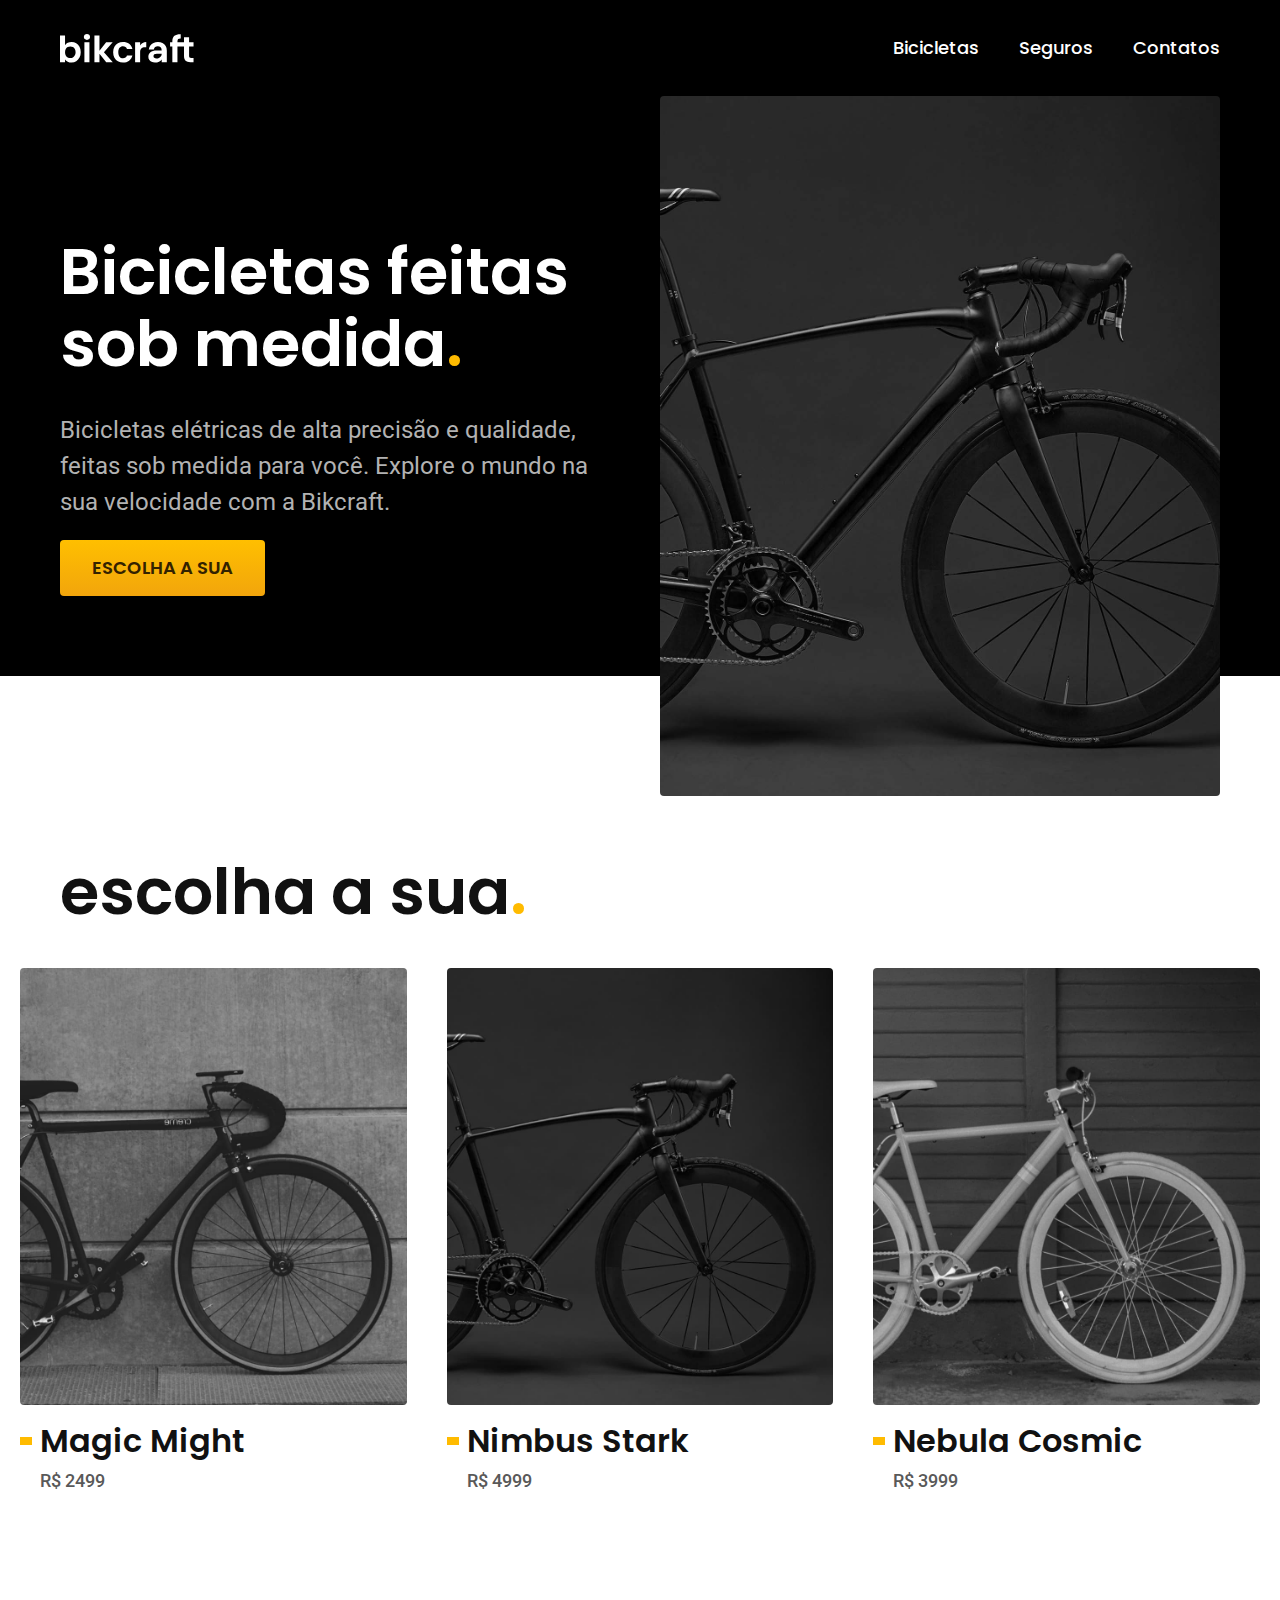
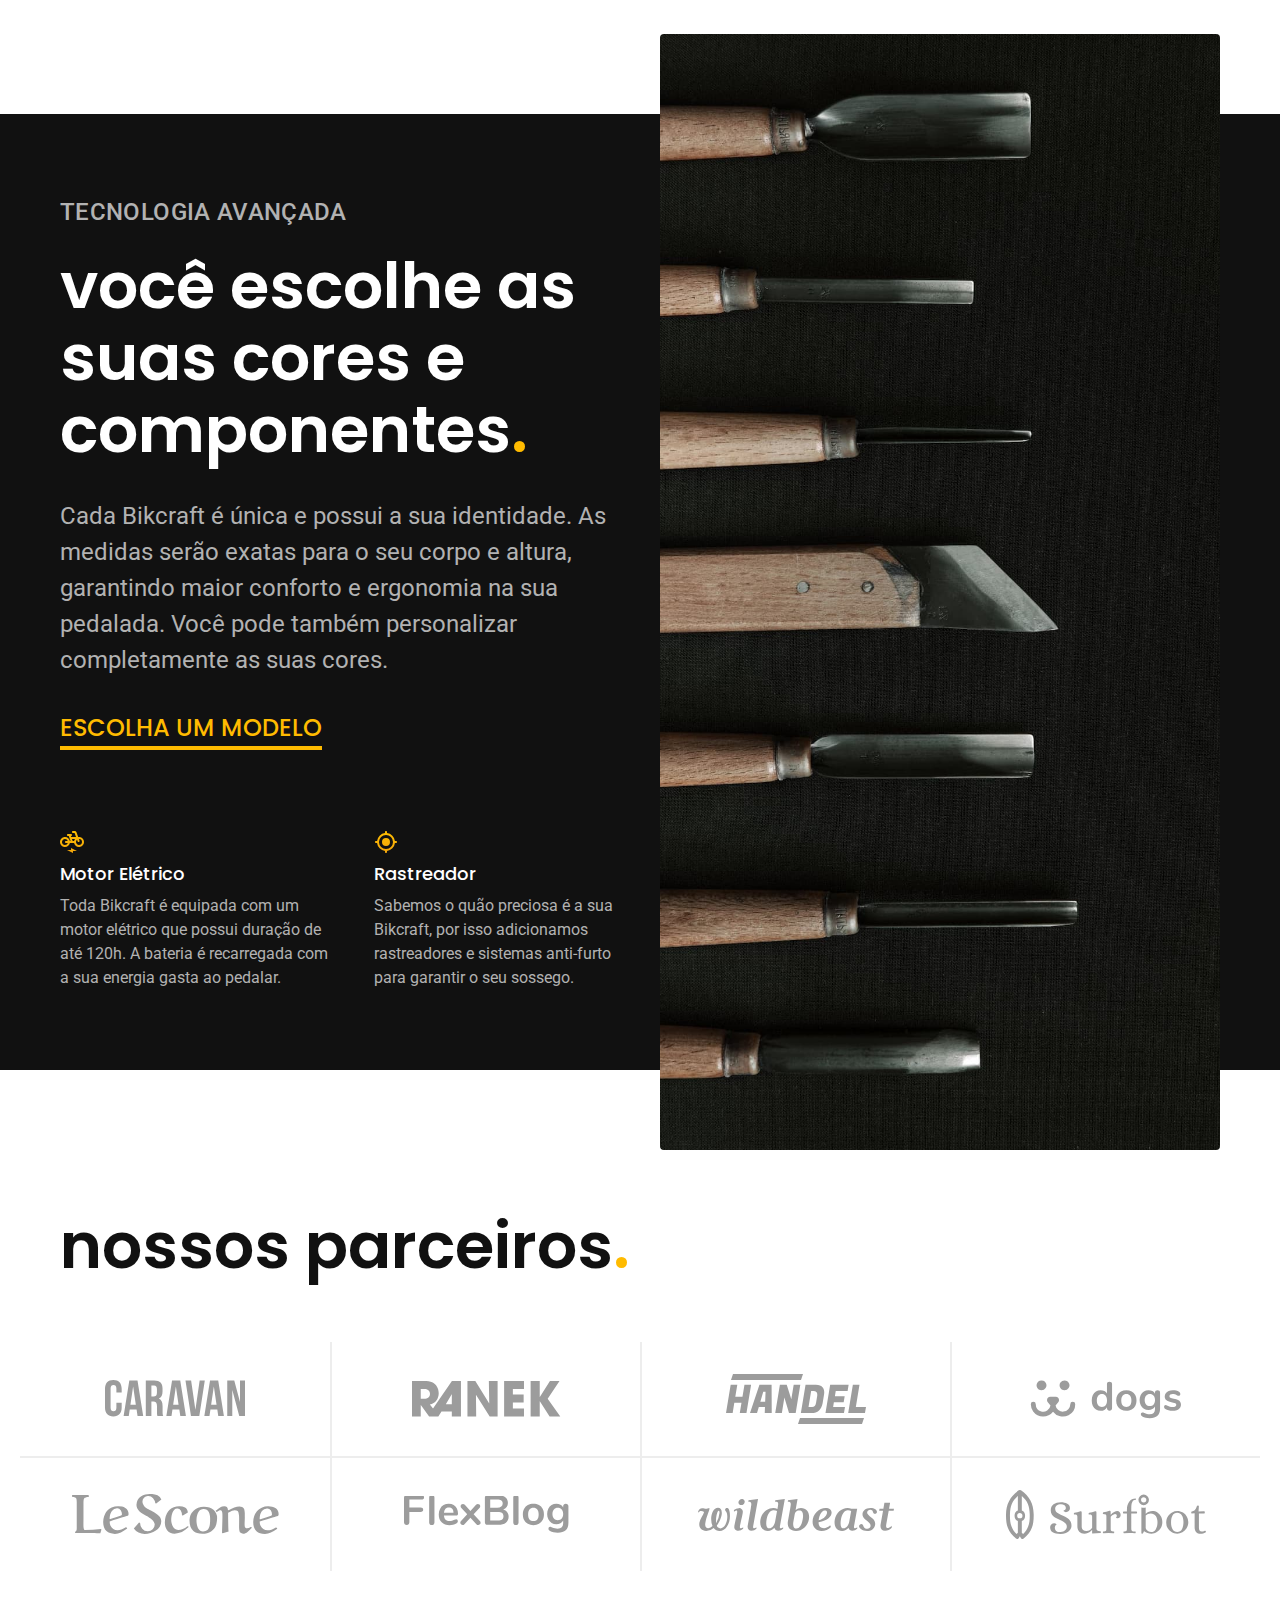
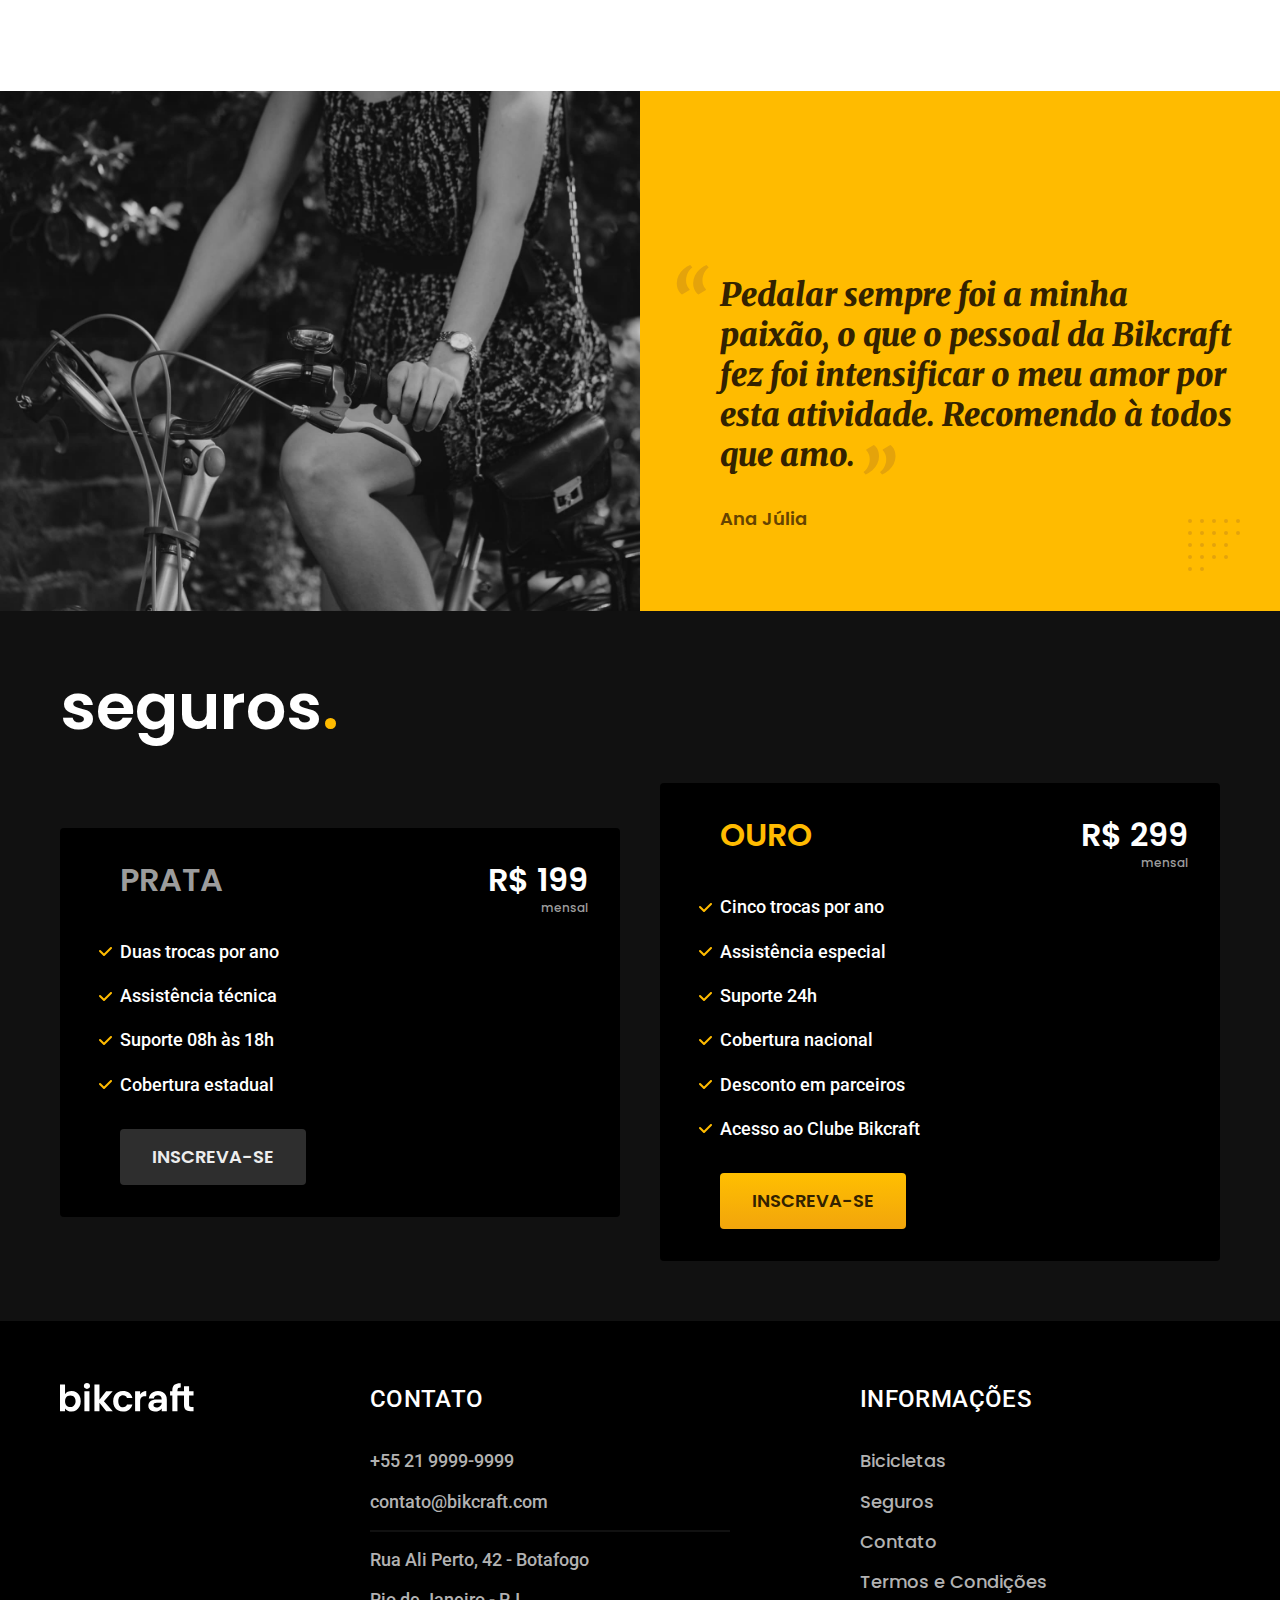
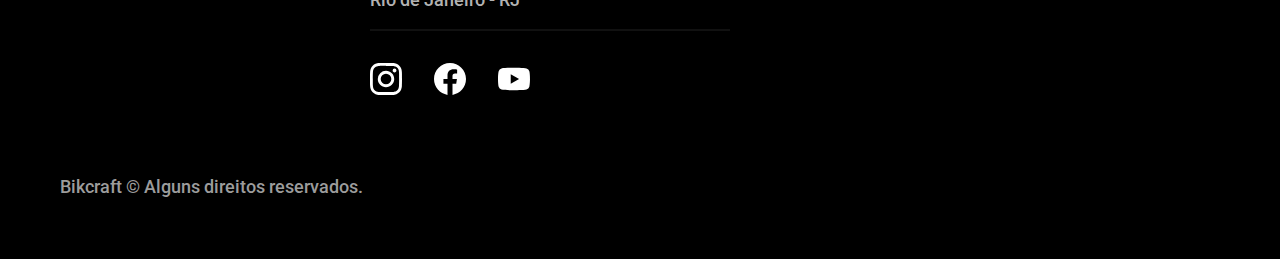
==== commit c20c80f4: "otimizacao" ====
--- a/index.html
+++ b/index.html
@@ -49,12 +49,18 @@
           </p>
           <a class="botao" href="./bicicletas.html">Escolha a sua</a>
         </div>
-        <div>
+        <picture>
+          <source
+            media="(max-width:800px)"
+            srcset="./img/bicicletas/nimbus.jpg"
+          />
           <img
             src="./img/fotos/introducao.jpg"
             alt="Bicicleta elétrica preta."
-          />
-        </div>
+            width="1280"
+            height="1600"
+          />
+        </picture>
       </div>
     </main>
 
@@ -66,7 +72,12 @@
       <ul>
         <li>
           <a href="./bicicletas/magic.html">
-            <img src="./img/bicicletas/magic-home.jpg" alt="Bicicleta preta" />
+            <img
+              src="./img/bicicletas/magic-home.jpg"
+              alt="Bicicleta preta"
+              width="920"
+              height="1040"
+            />
             <h3 class="font-1-xl">Magic Might</h3>
             <span class="font-2-m cor-8">R$ 2499</span>
           </a>
@@ -74,7 +85,12 @@
 
         <li>
           <a href="./bicicletas/nimbus.html">
-            <img src="./img/bicicletas/nimbus-home.jpg" alt="Bicicleta cinza" />
+            <img
+              src="./img/bicicletas/nimbus-home.jpg"
+              alt="Bicicleta cinza"
+              width="920"
+              height="1040"
+            />
             <h3 class="font-1-xl">Nimbus Stark</h3>
             <span class="font-2-m cor-8">R$ 4999</span>
           </a>
@@ -85,6 +101,8 @@
             <img
               src="./img/bicicletas/nebula-home.jpg"
               alt="Bicicleta branca"
+              width="920"
+              height="1040"
             />
             <h3 class="font-1-xl">Nebula Cosmic</h3>
             <span class="font-2-m cor-8">R$ 3999</span>
@@ -111,7 +129,12 @@
           <a class="link" href="./bicicletas.html">Escolha um modelo</a>
           <div class="tecnologia-vantagens">
             <div>
-              <img src="./img/icones/eletrica.svg" alt="Icon Elétrica" />
+              <img
+                src="./img/icones/eletrica.svg"
+                alt="Icon Elétrica"
+                width="24"
+                height="24"
+              />
               <h3 class="font-1-m cor-0">Motor Elétrico</h3>
               <p class="font-2-s cor-5">
                 Toda Bikcraft é equipada com um motor elétrico que possui
@@ -120,7 +143,12 @@
               </p>
             </div>
             <div>
-              <img src="./img/icones/rastreador.svg" alt="Icon Rastreador" />
+              <img
+                src="./img/icones/rastreador.svg"
+                alt="Icon Rastreador"
+                width="24"
+                height="24"
+              />
               <h3 class="font-1-m cor-0">Rastreador</h3>
               <p class="font-2-s cor-5">
                 Sabemos o quão preciosa é a sua Bikcraft, por isso adicionamos
@@ -130,7 +158,12 @@
           </div>
         </div>
         <div class="tecnologia-imagem">
-          <img src="img/fotos/tecnologia.jpg" alt="Instrumentos" />
+          <img
+            src="img/fotos/tecnologia.jpg"
+            alt="Instrumentos"
+            width="24"
+            height="24"
+          />
         </div>
       </div>
     </article>
@@ -212,6 +245,8 @@
         <img
           src="./img/fotos/depoimento.jpg"
           alt="Pessoa pedalando uma bicileta Bikcraft"
+          width="1560"
+          height="1360"
         />
       </div>
       <div class="depoimento-conteudo">
--- a/css/style.css
+++ b/css/style.css
@@ -3,6 +3,7 @@
 @import "./utilidades/componentes.css";
 @import "./utilidades/tipografia.css";
 @import "./utilidades/cores.css";
+@import "./utilidades/formulario.css";
 
 /* Header e Footer*/
 @import "./global/header.css";
@@ -16,6 +17,23 @@
 
 /* Bicicletas */
 @import "./bicicletas/bicicletas-lista.css";
+@import "./bicicletas/bicicletas.css";
+
+/* Bicileta */
+@import "./bicicleta/bicicleta.css";
+@import "./bicicleta/seguro.css";
 
 /* Seguros */
 @import "./seguros/seguros.css";
+@import "./seguros/perguntas.css";
+@import "./seguros/vantagens.css";
+
+/* Contato */
+@import "./contatos/contatos.css";
+@import "./contatos/lojas.css";
+
+/* Orçamento */
+@import "./orcamento/orcamento.css";
+
+/* Termos */
+@import "./termos/termos.css";
--- a/css/style.css
+++ b/css/style.css
@@ -3,6 +3,7 @@
 @import "./utilidades/componentes.css";
 @import "./utilidades/tipografia.css";
 @import "./utilidades/cores.css";
+@import "./utilidades/formulario.css";
 
 /* Header e Footer*/
 @import "./global/header.css";
@@ -16,6 +17,23 @@
 
 /* Bicicletas */
 @import "./bicicletas/bicicletas-lista.css";
+@import "./bicicletas/bicicletas.css";
+
+/* Bicileta */
+@import "./bicicleta/bicicleta.css";
+@import "./bicicleta/seguro.css";
 
 /* Seguros */
 @import "./seguros/seguros.css";
+@import "./seguros/perguntas.css";
+@import "./seguros/vantagens.css";
+
+/* Contato */
+@import "./contatos/contatos.css";
+@import "./contatos/lojas.css";
+
+/* Orçamento */
+@import "./orcamento/orcamento.css";
+
+/* Termos */
+@import "./termos/termos.css";
